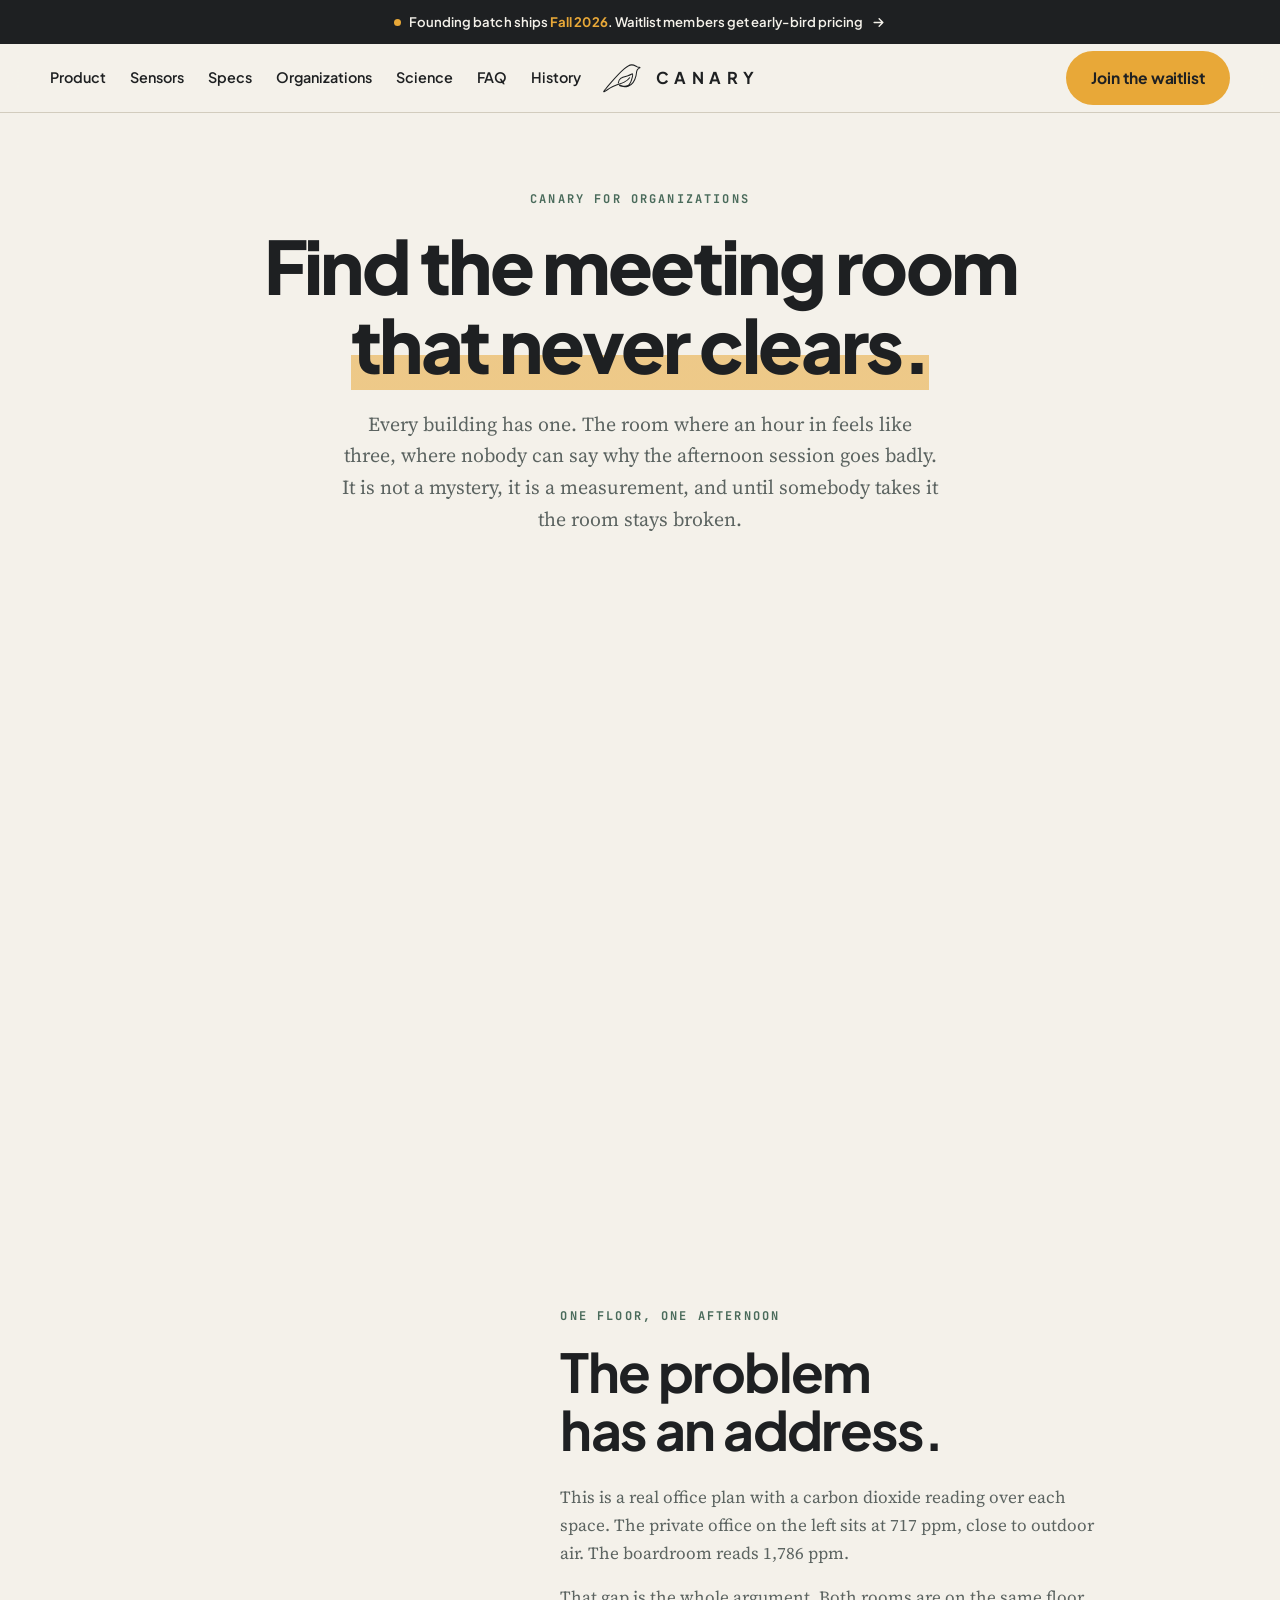
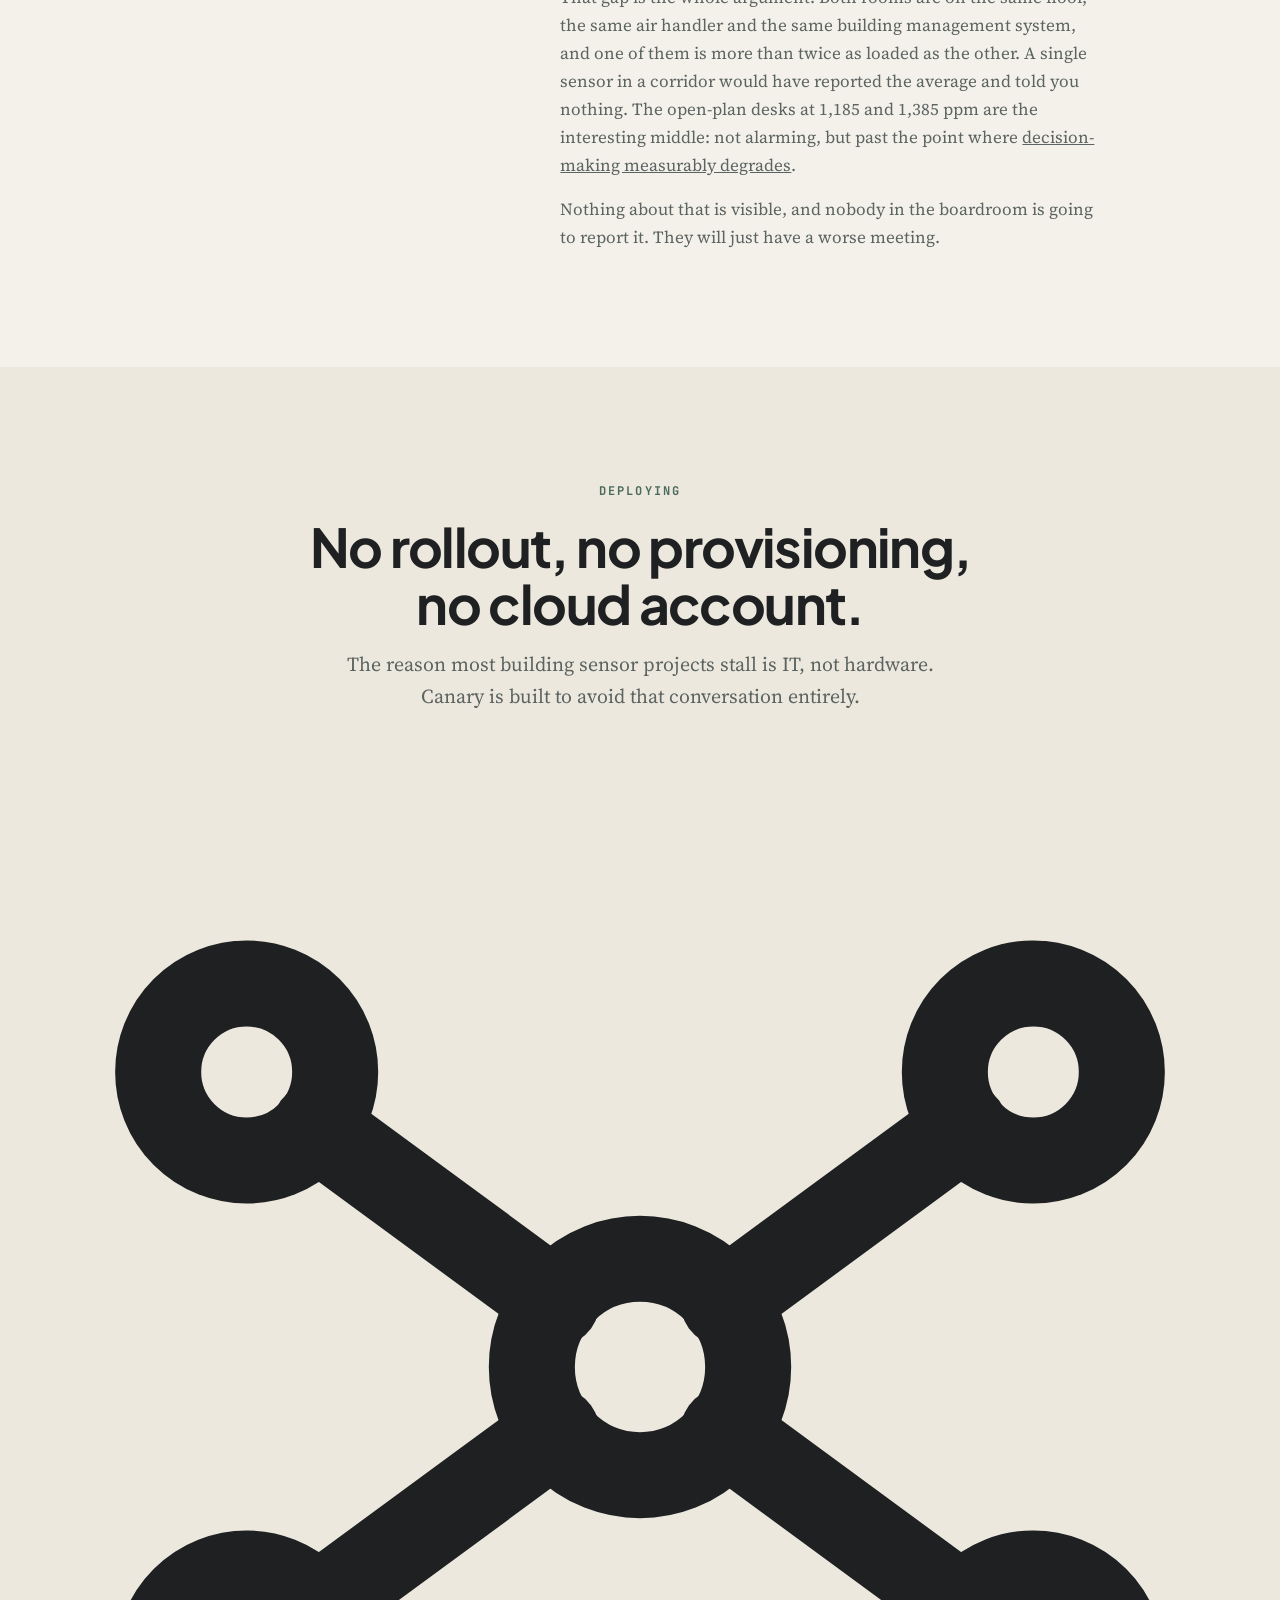
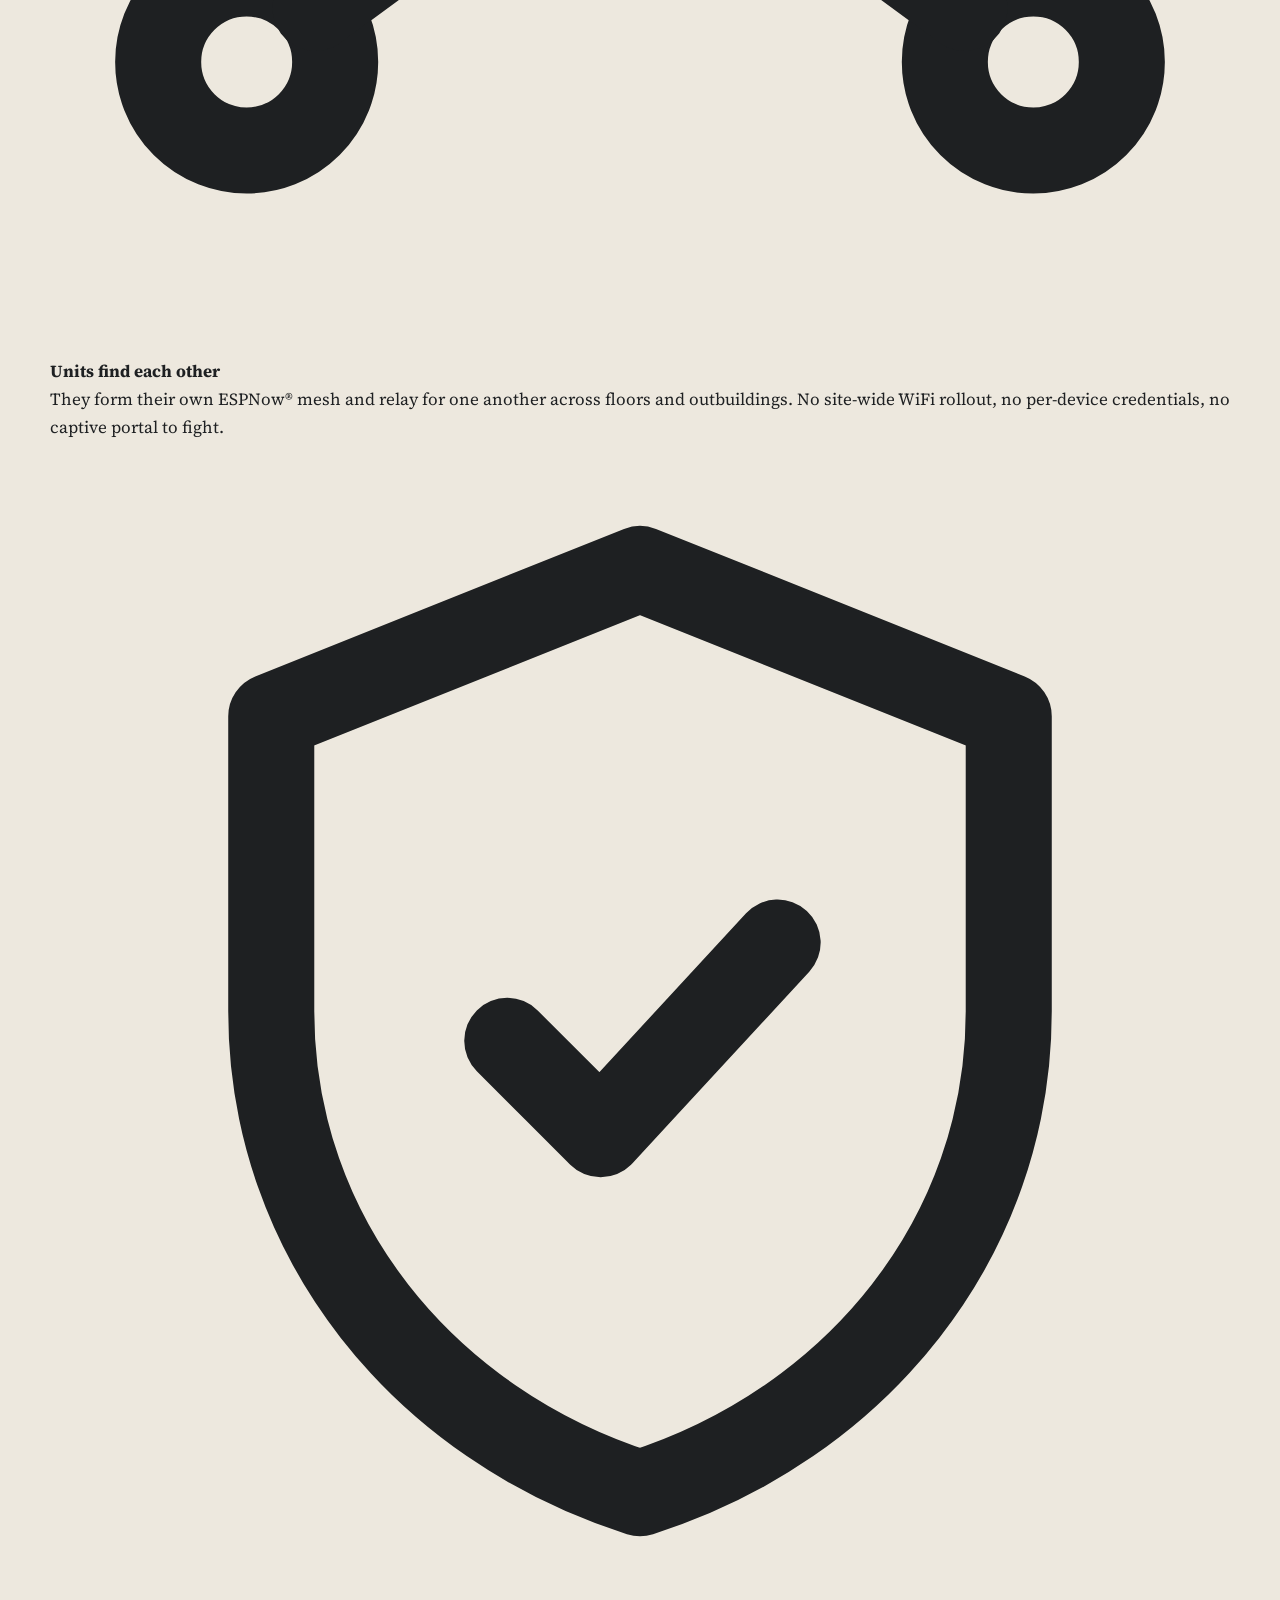
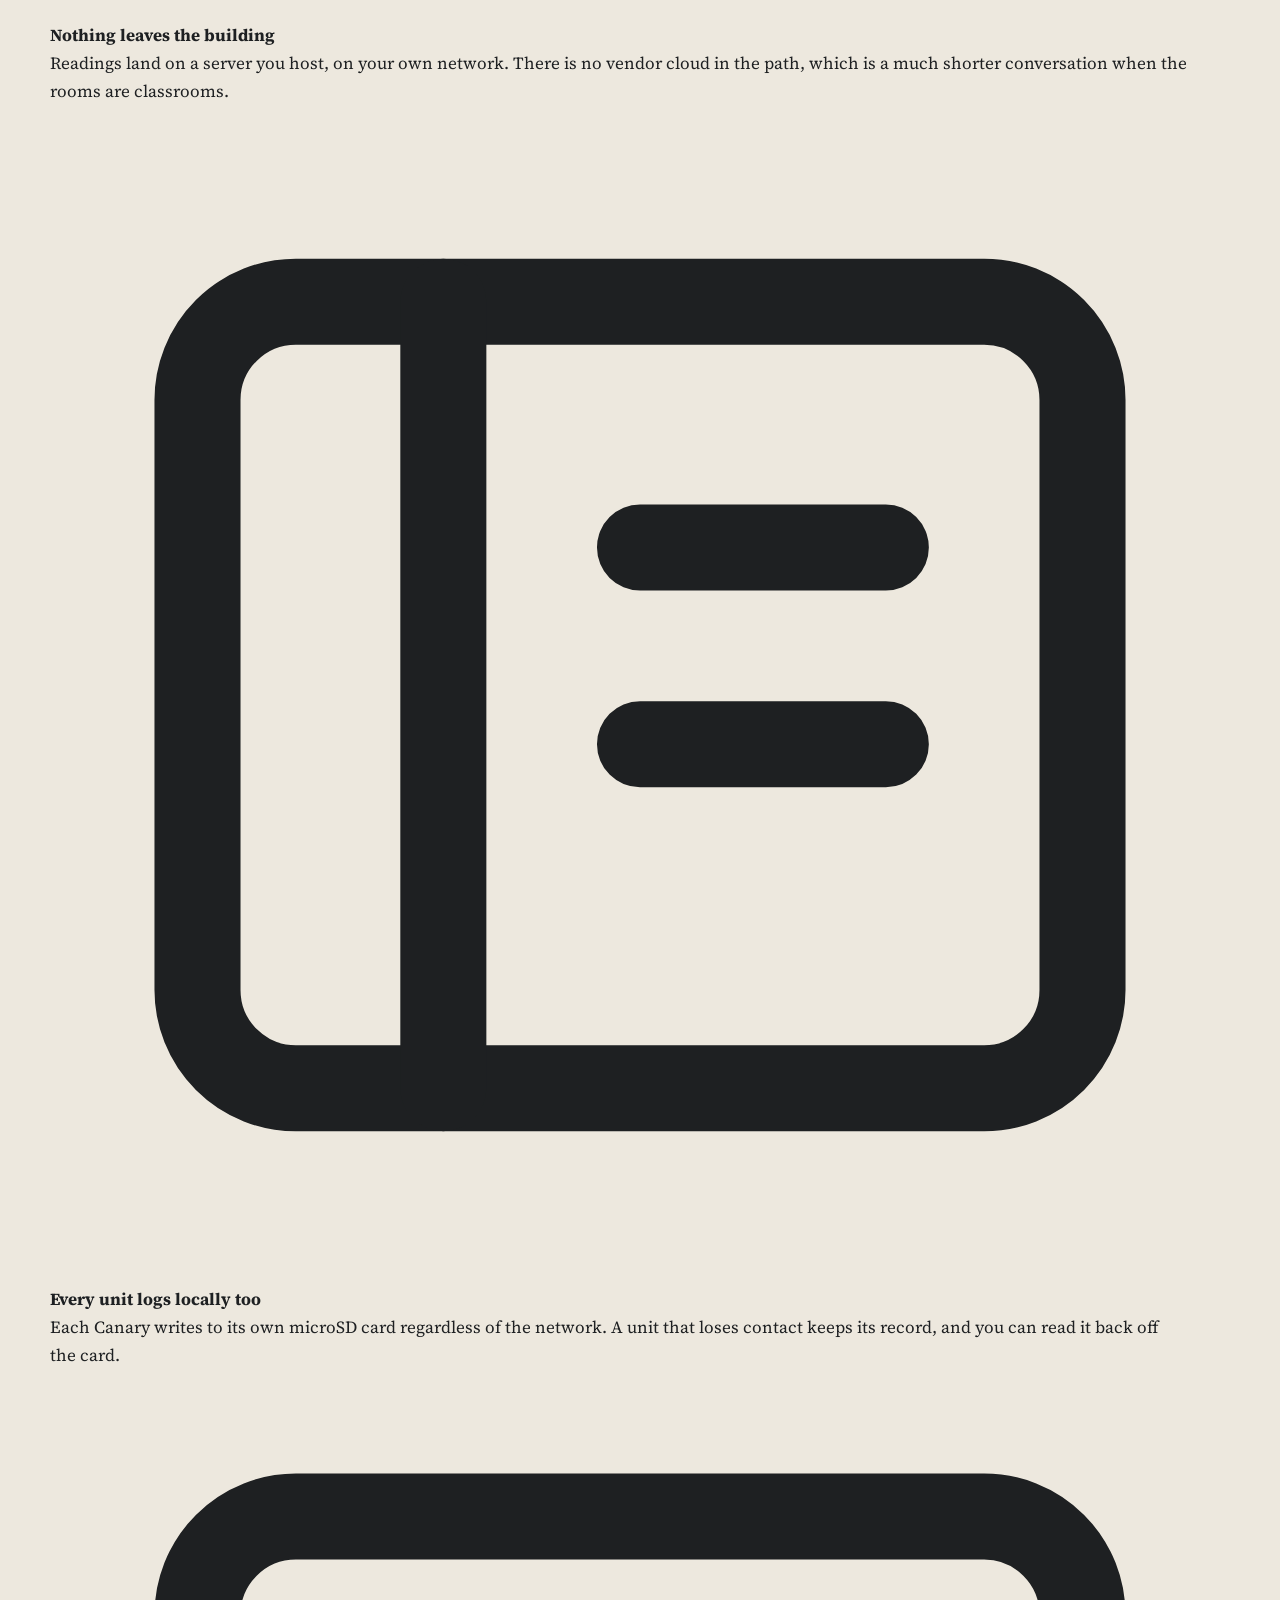
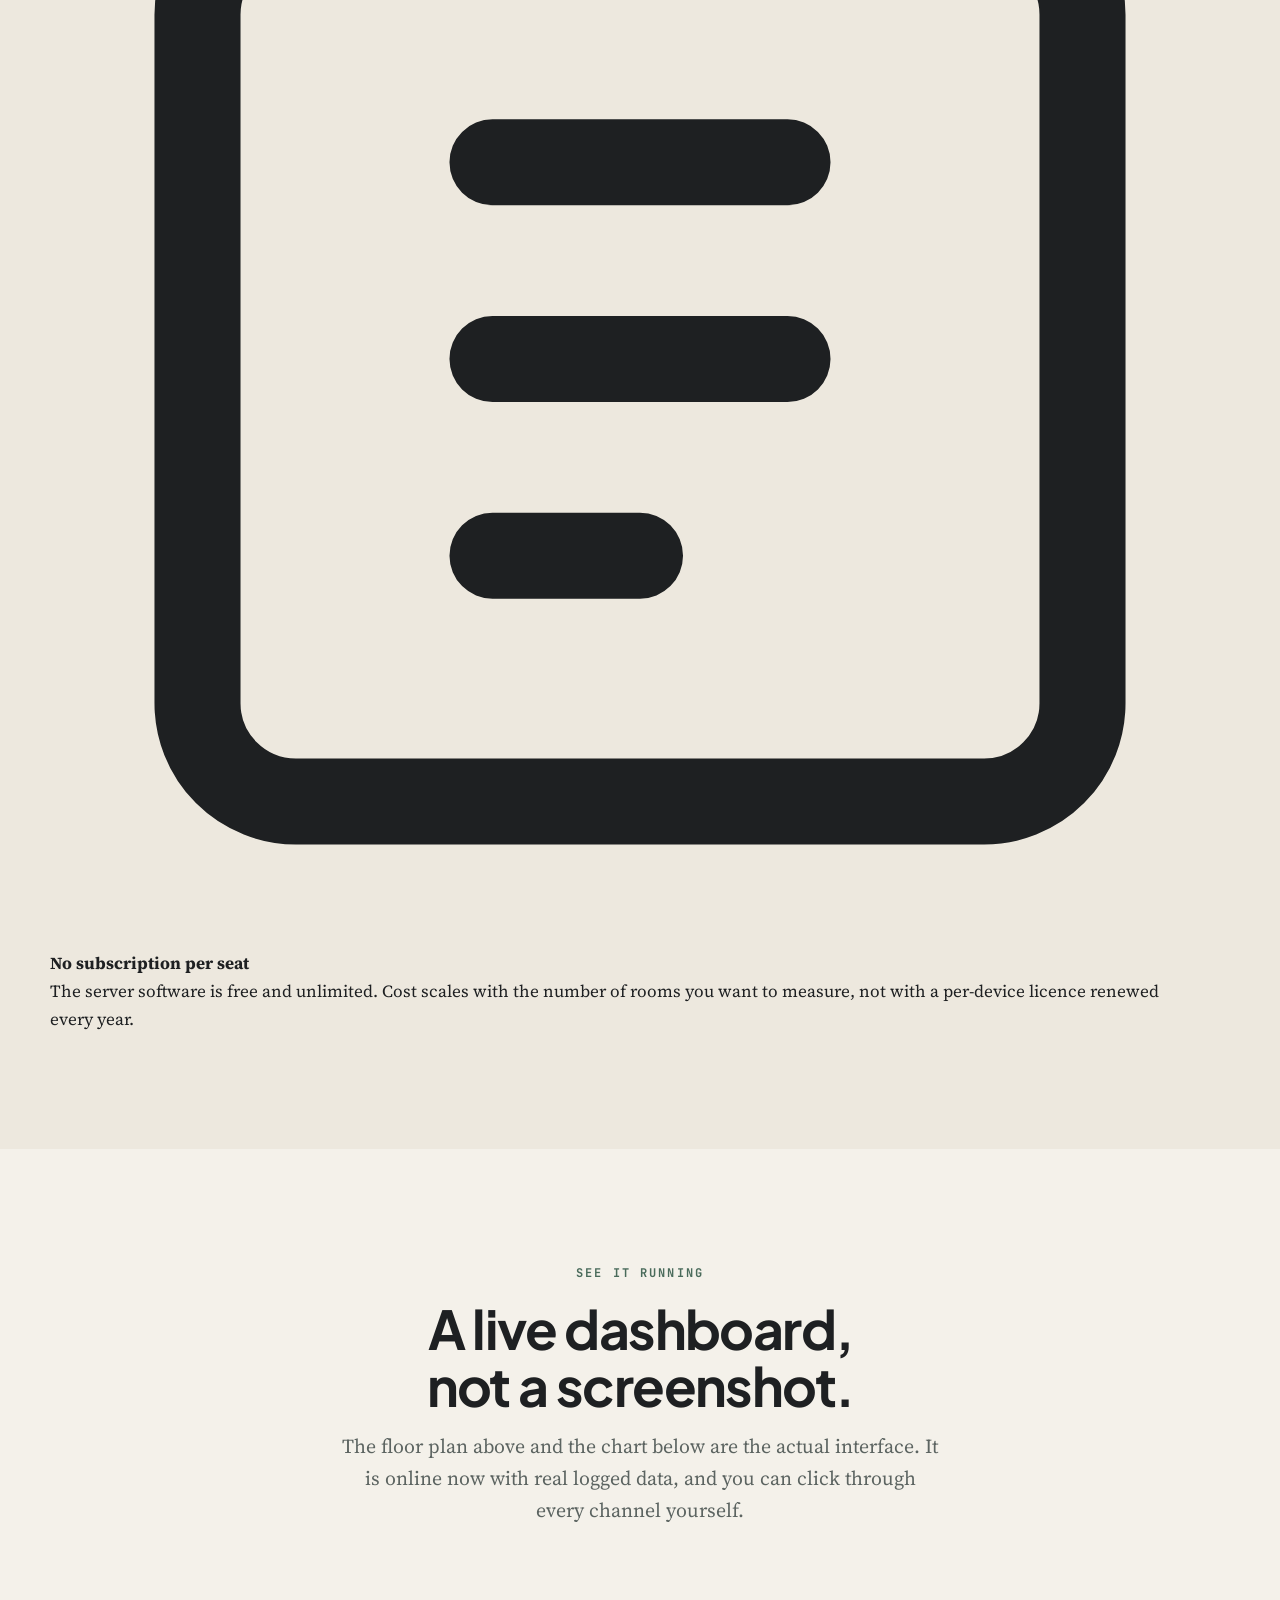
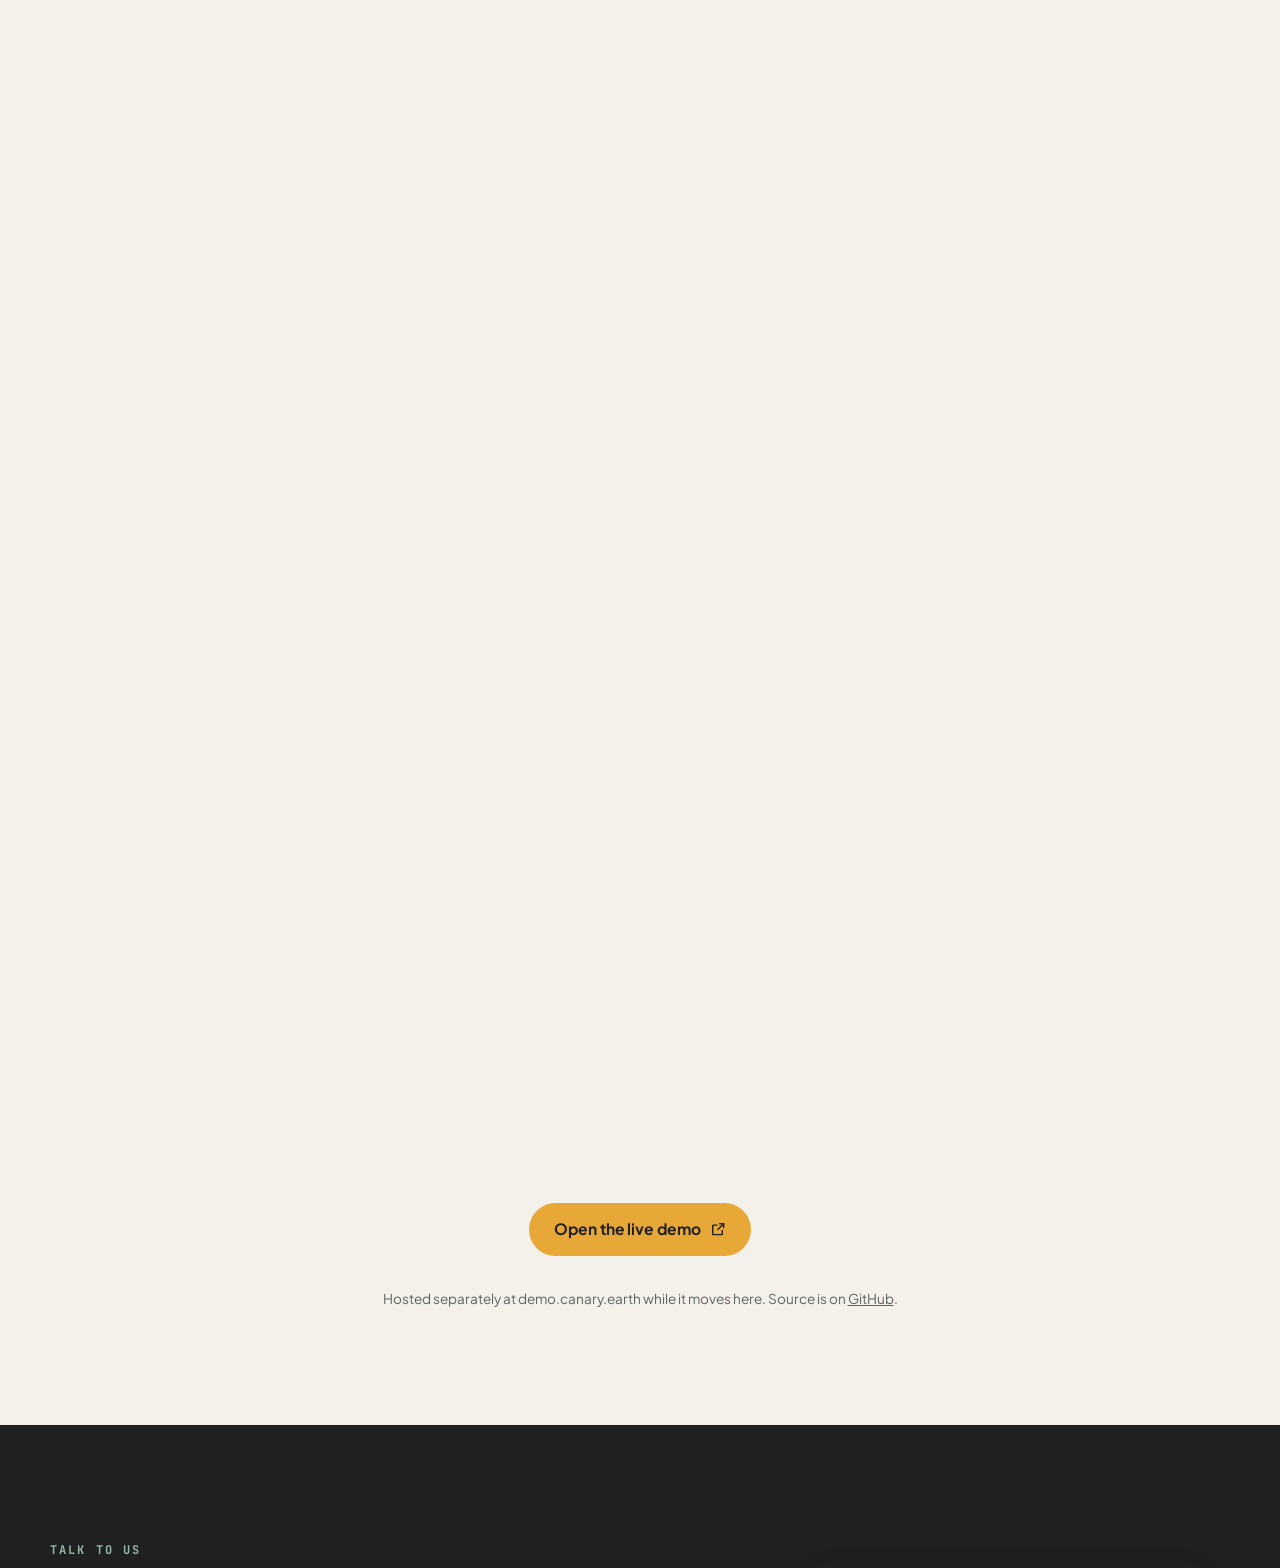
==== business.html @ 9999986e "Add files via upload" ====
<!doctype html>
<html lang="en">
<head>
<meta charset="utf-8">
<meta name="viewport" content="width=device-width, initial-scale=1">
<title>Canary for organizations</title>
<meta name="description" content="Canary for offices, schools and facilities: a self-hosted mesh of air quality monitors with no per-device provisioning and nothing leaving your network. See the live floor plan demo, or talk to us about a deployment.">
<meta name="theme-color" content="#F4F1EA">
<meta property="og:title" content="Canary for organizations">
<meta property="og:description" content="Find the meeting room that never clears. A self-hosted mesh of monitors for offices, schools and facilities.">
<meta property="og:type" content="website">
<meta property="og:image" content="assets/img/biz-floorplan-620.png">
<meta name="twitter:card" content="summary_large_image">

<link rel="preconnect" href="https://fonts.googleapis.com">
<link rel="preconnect" href="https://fonts.gstatic.com" crossorigin>
<link rel="stylesheet" href="https://fonts.googleapis.com/css2?family=Plus+Jakarta+Sans:wght@500;600;700;800&family=Source+Serif+4:ital,opsz,wght@0,8..60,400;0,8..60,600;1,8..60,400&family=JetBrains+Mono:wght@400;700&display=swap">
<link rel="stylesheet" href="assets/site.css">
<script>document.documentElement.className += " js";</script>
<script src="assets/site.js" defer></script>
</head>

<body>
<a class="skip" href="#main">Skip to main content</a>

<div class="announce">
  <a href="index.html#waitlist">
    <span class="announce-dot" aria-hidden="true"></span>
    <span>Founding batch ships <em>Fall 2026</em>. Waitlist members get early-bird pricing</span>
    <svg class="announce-arrow" width="15" height="15" viewBox="0 0 24 24" fill="none" stroke="currentColor" stroke-width="2.2" stroke-linecap="round" stroke-linejoin="round" aria-hidden="true"><path d="M5 12h14M13 6l6 6-6 6"/></svg>
  </a>
</div>
<header class="header">
  <div class="wrap header-in">
    <nav class="nav-left" aria-label="Primary">
      <a class="nav-link" href="index.html#product">Product</a>
      <a class="nav-link" href="index.html#sensors">Sensors</a>
      <a class="nav-link" href="index.html#specs">Specs</a>
      <a class="nav-link" href="business.html" aria-current="page">Organizations</a>
      <a class="nav-link" href="science.html">Science</a>
      <a class="nav-link" href="index.html#faq">FAQ</a>
      <a class="nav-link" href="history.html">History</a>
    </nav>

    <button class="icon-btn menu-btn" id="menuOpen" aria-expanded="false" aria-controls="mobileMenu">
      <span class="visually-hidden">Open menu</span>
      <svg width="24" height="24" viewBox="0 0 24 24" fill="none" stroke="currentColor" stroke-width="1.9" stroke-linecap="round" aria-hidden="true"><path d="M3 6h18M3 12h18M3 18h18"/></svg>
    </button>

    <a class="brand" href="index.html#top" aria-label="Canary, home">
      <svg viewBox="135 23 125 93" xmlns="http://www.w3.org/2000/svg" aria-hidden="true" style="overflow:visible">
        <path fill="none" stroke="var(--ink)" stroke-width="3.4" stroke-linecap="round" stroke-linejoin="round" d="m 185.28631,85.449901 c 0.53981,-4.739076 3.10759,-11.309465 7.85844,-15.242635 6.52824,-5.40464 15.77441,-6.387205 23.66324,-8.386515 5.00851,-1.26934 12.50459,-5.354226 14.99126,-6.562898 1.8823,1.420138 -2.72461,33.867042 -16.73187,39.590572 -6.01541,2.457965 -13.43565,1.040776 -19.38442,-0.435638 -1.12747,-0.279824 -6.55337,-2.503756 -6.47924,-0.710766 0.0398,0.962277 6.06003,2.400837 7.25956,2.685477 7.38681,1.642832 14.03814,1.572882 21.40304,-0.521801 15.0143,-4.27029 22.21028,-19.516716 25.59988,-33.672266 1.14869,-4.79712 1.27228,-10.151599 2.47816,-14.915109 0.73637,-2.90881 1.71572,-5.395932 3.85031,-7.529462 1.23336,-1.23275 2.79988,-2.538041 4.34476,-3.267113 3.14908,-1.486146 3.28012,-1.906641 0.51541,-2.474151 -3.83753,-0.787727 -4.79503,-0.498528 -7.12064,-1.667071 -6.36902,-3.2002 -11.1764,-6.954139 -18.65481,-6.422649 -9.06366,0.64416 -17.6416,7.649078 -24.25034,13.322308 -15.34967,13.17684 -28.83442,28.439963 -42.13003,43.637753 -6.74483,7.70981 -13.19973,15.280623 -19.60725,23.273943 -1.54631,1.929 -2.87688,3.55362 -4.58545,5.58254 -0.643,0.76355 -1.56438,2.43374 -0.64515,2.9956 1.24622,0.76173 14.54767,-8.94105 19.82505,-12.16023 6.22971,-3.86317 13.04786,-7.2563 19.94447,-9.76933 9.32262,-3.39703 18.68446,-5.380027 27.50726,-10.052607 6.56233,-3.47543 13.23832,-8.245034 17.65457,-14.495866"/>
      </svg>
      <span class="brand-word">Canary</span>
    </a>

    <div class="nav-right">
      <a class="btn nav-cta" href="index.html#waitlist">Join the waitlist</a>
    </div>
  </div>
</header>

<div class="menu" id="mobileMenu" data-open="false" role="dialog" aria-modal="true" aria-label="Site menu">
  <div class="menu-head">
    <span class="brand-word">Canary</span>
    <button class="icon-btn" id="menuClose">
      <span class="visually-hidden">Close menu</span>
      <svg width="24" height="24" viewBox="0 0 24 24" fill="none" stroke="currentColor" stroke-width="1.9" stroke-linecap="round" aria-hidden="true"><path d="M6 6l12 12M18 6L6 18"/></svg>
    </button>
  </div>
  <a href="index.html#product">Product</a>
  <a href="index.html#sensors">Sensors</a>
  <a href="index.html#specs">Specs</a>
  <a href="index.html#repair">Repair</a>
  <a href="business.html" aria-current="page">Organizations</a>
  <a href="science.html">Science</a>
  <a href="index.html#faq">FAQ</a>
  <a href="history.html">History</a>
  <a class="btn" href="index.html#waitlist">Join the waitlist</a>
</div>

<main id="main">

<section class="hero wrap" id="top" style="padding-bottom:0">
  <p class="eyebrow">Canary for organizations</p>
  <h1>Find the meeting room<br><span class="stroke-gold">that never clears.</span></h1>
  <p class="lede">Every building has one. The room where an hour in feels like three, where nobody
    can say why the afternoon session goes badly. It is not a mystery, it is a measurement, and
    until somebody takes it the room stays broken.</p>

  <div class="hero-media">
    <picture>
      <source type="image/webp" sizes="100vw" srcset="assets/img/biz-room-900.webp 900w, assets/img/biz-room-1400.webp 1400w, assets/img/biz-room-2000.webp 2000w">
      <img src="assets/img/biz-room-1400.png" width="4000" height="1848" fetchpriority="high"
           decoding="async" sizes="100vw" srcset="assets/img/biz-room-900.png 900w, assets/img/biz-room-1400.png 1400w, assets/img/biz-room-2000.png 2000w" alt="A Canary on a boardroom table reading 817 ppm carbon dioxide, its 24-hour curve flat overnight and climbing steadily through the afternoon, with a presentation running on screens behind it.">
    </picture>
  </div>
</section>

<!-- ========================= THE FLOOR PLAN ======================= -->
<section class="section" id="floorplan" aria-labelledby="floorplan-h">
  <div class="wrap">
    <div class="sci-split">
      <div class="sci-fig-wrap sci-fig-wrap--wide">
          <picture>
            <source type="image/webp" sizes="(min-width:900px) 40vw, 88vw" srcset="assets/img/biz-floorplan-420.webp 420w, assets/img/biz-floorplan-620.webp 620w, assets/img/biz-floorplan-635.webp 635w">
            <img class="sci-fig" src="assets/img/biz-floorplan-620.png" loading="lazy"
                 decoding="async" sizes="(min-width:900px) 40vw, 88vw" srcset="assets/img/biz-floorplan-420.png 420w, assets/img/biz-floorplan-620.png 620w, assets/img/biz-floorplan-635.png 635w" alt="A floor plan of an office with a carbon dioxide reading over each space: 717 ppm in a private office, 1009 in a second, 1185 and 1385 over two rows of open-plan desks, 1382 in a small meeting room, and 1786 ppm in the boardroom.">
          </picture>
      </div>
      <div class="sci-body">
        <p class="eyebrow">One floor, one afternoon</p>
        <h2 id="floorplan-h">The problem has an address.</h2>
        <p>This is a real office plan with a carbon dioxide reading over each space. The private
          office on the left sits at 717&nbsp;ppm, close to outdoor air. The boardroom reads
          1,786&nbsp;ppm.</p>
        <p>That gap is the whole argument. Both rooms are on the same floor, the same air handler
          and the same building management system, and one of them is more than twice as loaded as
          the other. A single sensor in a corridor would have reported the average and told you
          nothing. The open-plan desks at 1,185 and 1,385&nbsp;ppm are the interesting middle: not
          alarming, but past the point where
          <a href="science.html#co2">decision-making measurably degrades</a>.</p>
        <p>Nothing about that is visible, and nobody in the boardroom is going to report it. They
          will just have a worse meeting.</p>
      </div>
    </div>
  </div>
</section>

<!-- =========================== DEPLOYING ========================== -->
<section class="section band" id="deploy" aria-labelledby="deploy-h">
  <div class="wrap">
    <div class="section-head">
      <p class="eyebrow">Deploying</p>
      <h2 id="deploy-h">No rollout, no provisioning, no cloud account.</h2>
      <p class="lede">The reason most building sensor projects stall is IT, not hardware. Canary is
        built to avoid that conversation entirely.</p>
    </div>
    <div class="deploy-grid">
      <div>
        <svg class="ico" viewBox="0 0 24 24" fill="none" stroke="currentColor" stroke-width="1.75" stroke-linecap="round" stroke-linejoin="round" aria-hidden="true"><circle cx="12" cy="12" r="2.2"/><circle cx="4" cy="6" r="1.8"/><circle cx="20" cy="6" r="1.8"/><circle cx="4" cy="18" r="1.8"/><circle cx="20" cy="18" r="1.8"/><path d="M5.4 7.1L10.3 10.7M18.6 7.1L13.7 10.7M5.4 16.9L10.3 13.3M18.6 16.9L13.7 13.3"/></svg>
        <b>Units find each other</b>
        <p>They form their own ESPNow&reg; mesh and relay for one another across floors and
          outbuildings. No site&#8209;wide WiFi rollout, no per&#8209;device credentials, no
          captive portal to fight.</p>
      </div>
      <div>
        <svg class="ico" viewBox="0 0 24 24" fill="none" stroke="currentColor" stroke-width="1.75" stroke-linecap="round" stroke-linejoin="round" aria-hidden="true"><path d="M12 2.6l7.5 3v6c0 4.6-3.1 8.4-7.5 9.8-4.4-1.4-7.5-5.2-7.5-9.8v-6z"/><path d="M9.3 12.2l1.9 1.9 3.6-3.9"/></svg>
        <b>Nothing leaves the building</b>
        <p>Readings land on a server you host, on your own network. There is no vendor cloud in the
          path, which is a much shorter conversation when the rooms are classrooms.</p>
      </div>
      <div>
        <svg class="ico" viewBox="0 0 24 24" fill="none" stroke="currentColor" stroke-width="1.75" stroke-linecap="round" stroke-linejoin="round" aria-hidden="true"><rect x="3" y="4" width="18" height="16" rx="2"/><path d="M8 4v16"/><path d="M12 9h5M12 13h5"/></svg>
        <b>Every unit logs locally too</b>
        <p>Each Canary writes to its own microSD card regardless of the network. A unit that loses
          contact keeps its record, and you can read it back off the card.</p>
      </div>
      <div>
        <svg class="ico" viewBox="0 0 24 24" fill="none" stroke="currentColor" stroke-width="1.75" stroke-linecap="round" stroke-linejoin="round" aria-hidden="true"><path d="M5 3h14a2 2 0 0 1 2 2v14a2 2 0 0 1-2 2H5a2 2 0 0 1-2-2V5a2 2 0 0 1 2-2z"/><path d="M9 8h6M9 12h6M9 16h3"/></svg>
        <b>No subscription per seat</b>
        <p>The server software is free and unlimited. Cost scales with the number of rooms you want
          to measure, not with a per&#8209;device licence renewed every year.</p>
      </div>
    </div>
  </div>
</section>

<!-- ============================= DEMO ============================= -->
<section class="section" id="demo" aria-labelledby="demo-h">
  <div class="wrap">
    <div class="section-head">
      <p class="eyebrow">See it running</p>
      <h2 id="demo-h">A live dashboard, not a screenshot.</h2>
      <p class="lede">The floor plan above and the chart below are the actual interface. It is
        online now with real logged data, and you can click through every channel yourself.</p>
    </div>
          <picture>
            <source type="image/webp" sizes="(min-width:900px) 76vw, 92vw" srcset="assets/img/biz-chart-640.webp 640w, assets/img/biz-chart-1000.webp 1000w, assets/img/biz-chart-1600.webp 1600w">
            <img class="sci-fig biz-chart" src="assets/img/biz-chart-1000.png" loading="lazy"
                 decoding="async" sizes="(min-width:900px) 76vw, 92vw" srcset="assets/img/biz-chart-640.png 640w, assets/img/biz-chart-1000.png 1000w, assets/img/biz-chart-1600.png 1600w" alt="A self-hosted dashboard plotting a full day of luminosity, pressure, carbon dioxide, humidity and four particulate sizes together, with toggles for every channel.">
          </picture>
    <p style="text-align:center; margin-top:var(--s-6)">
      <a class="btn" href="https://demo.canary.earth" target="_blank" rel="noopener">
        Open the live demo
        <svg class="ico" viewBox="0 0 24 24" fill="none" stroke="currentColor" stroke-width="2.1" stroke-linecap="round" stroke-linejoin="round" aria-hidden="true"><path d="M14 4h6v6"/><path d="M20 4l-8.5 8.5"/><path d="M18 14v5a1 1 0 0 1-1 1H5a1 1 0 0 1-1-1V7a1 1 0 0 1 1-1h5"/></svg>
      </a>
    </p>
    <p class="spec-note">Hosted separately at demo.canary.earth while it moves here. Source is on
      <a href="https://github.com/CanaryEarth/demo" target="_blank" rel="noopener">GitHub</a>.</p>
  </div>
</section>

<!-- ============================ CONTACT =========================== -->
<section class="section dark" id="contact" aria-labelledby="contact-h">
  <div class="wrap">
    <div class="sci-split sci-split--flip">
      <div class="sci-fig-wrap">
          <picture>
            <source type="image/webp" sizes="(min-width:900px) 34vw, 78vw" srcset="assets/img/biz-meeting-380.webp 380w, assets/img/biz-meeting-560.webp 560w, assets/img/biz-meeting-800.webp 800w">
            <img class="sci-fig sci-fig--art" src="assets/img/biz-meeting-560.png" loading="lazy"
                 decoding="async" sizes="(min-width:900px) 34vw, 78vw" srcset="assets/img/biz-meeting-380.png 380w, assets/img/biz-meeting-560.png 560w, assets/img/biz-meeting-800.png 800w" alt="An illustration of two people in a meeting with a Canary on the table and a rising chart on the board behind them.">
          </picture>
      </div>
      <div class="sci-body">
        <p class="eyebrow eyebrow--dark">Talk to us</p>
        <h2 id="contact-h">Tell us about the building.</h2>
        <p class="lede lede--dark">How many rooms, what kind of site, and what you are trying to
          settle. We will tell you honestly whether Canary is the right instrument for it.</p>

        <form class="hero-form" action="https://formspree.io/f/mqpznawg" method="POST" data-waitlist novalidate
              style="max-width:none; margin-top:var(--s-6)">
          <label class="visually-hidden" for="email-biz">Work email address</label>
          <div class="field-row">
            <input id="email-biz" type="email" name="email" required autocomplete="email"
                   inputmode="email" placeholder="you@organization.com" aria-describedby="note-biz">
            <button class="btn" type="submit"><span data-label>Start the conversation</span></button>
          </div>
          <div class="biz-extra">
            <label for="org-biz">Organization <span>optional</span></label>
            <input id="org-biz" type="text" name="organization" autocomplete="organization"
                   placeholder="School, office, property manager">
            <label for="units-biz">Roughly how many units <span>optional</span></label>
            <input id="units-biz" type="text" name="units" inputmode="numeric"
                   placeholder="10, 50, not sure yet">
          </div>
          <input class="hp" type="text" name="_gotcha" tabindex="-1" autocomplete="off" aria-hidden="true">
          <input type="hidden" name="_subject" value="Canary deployment enquiry">
          <input type="hidden" name="source" value="business">
          <p class="form-note" id="note-biz">Goes to the same inbox as the waitlist, flagged as a
            deployment enquiry. No newsletter.</p>
          <p class="form-status" role="status" aria-live="polite"></p>
        </form>

        <p class="biz-mail">
          Prefer email, or ordering in volume?
          <span data-mail="htrae.yranac:selas">sales at canary dot earth</span>
        </p>
      </div>
    </div>
  </div>
</section>

</main>

<footer class="footer">
  <div class="wrap">
    <div class="footer-top">
      <div>
        <a class="brand" href="index.html#top" style="justify-self:start; margin-left:-.35rem" aria-label="Canary, back to top">
          <svg viewBox="135 23 125 93" xmlns="http://www.w3.org/2000/svg" aria-hidden="true" style="overflow:visible; width:42px">
            <path fill="none" stroke="var(--cream)" stroke-width="3.4" stroke-linecap="round" stroke-linejoin="round" d="m 185.28631,85.449901 c 0.53981,-4.739076 3.10759,-11.309465 7.85844,-15.242635 6.52824,-5.40464 15.77441,-6.387205 23.66324,-8.386515 5.00851,-1.26934 12.50459,-5.354226 14.99126,-6.562898 1.8823,1.420138 -2.72461,33.867042 -16.73187,39.590572 -6.01541,2.457965 -13.43565,1.040776 -19.38442,-0.435638 -1.12747,-0.279824 -6.55337,-2.503756 -6.47924,-0.710766 0.0398,0.962277 6.06003,2.400837 7.25956,2.685477 7.38681,1.642832 14.03814,1.572882 21.40304,-0.521801 15.0143,-4.27029 22.21028,-19.516716 25.59988,-33.672266 1.14869,-4.79712 1.27228,-10.151599 2.47816,-14.915109 0.73637,-2.90881 1.71572,-5.395932 3.85031,-7.529462 1.23336,-1.23275 2.79988,-2.538041 4.34476,-3.267113 3.14908,-1.486146 3.28012,-1.906641 0.51541,-2.474151 -3.83753,-0.787727 -4.79503,-0.498528 -7.12064,-1.667071 -6.36902,-3.2002 -11.1764,-6.954139 -18.65481,-6.422649 -9.06366,0.64416 -17.6416,7.649078 -24.25034,13.322308 -15.34967,13.17684 -28.83442,28.439963 -42.13003,43.637753 -6.74483,7.70981 -13.19973,15.280623 -19.60725,23.273943 -1.54631,1.929 -2.87688,3.55362 -4.58545,5.58254 -0.643,0.76355 -1.56438,2.43374 -0.64515,2.9956 1.24622,0.76173 14.54767,-8.94105 19.82505,-12.16023 6.22971,-3.86317 13.04786,-7.2563 19.94447,-9.76933 9.32262,-3.39703 18.68446,-5.380027 27.50726,-10.052607 6.56233,-3.47543 13.23832,-8.245034 17.65457,-14.495866"/>
          </svg>
          <span class="brand-word">Canary</span>
        </a>
        <p style="color:var(--muted-dark); font-size:.95rem; margin-top:var(--s-4); max-width:34ch">
          A pocketable environmental monitor for people who would rather know.
        </p>
      </div>

      <div>
        <h3>Product</h3>
        <ul>
          <li><a href="index.html#product">The device</a></li>
          <li><a href="index.html#sensors">Sensors</a></li>
          <li><a href="index.html#specs">Specifications</a></li>
          <li><a href="index.html#repair">Right to repair</a></li>
          <li><a href="index.html#pricing">Pricing</a></li>
          <li><a href="science.html">The science</a></li>
          <li><a href="index.html#faq">FAQ</a></li>
          <li><a href="history.html">Development history</a></li>
        </ul>
      </div>

      <div>
        <h3>More</h3>
        <ul>
          <li><a href="index.html#organizations">For organizations</a></li>
          <li><a href="index.html#waitlist">Join the waitlist</a></li>
          <li><a href="https://goaqs.org" rel="noopener">goaqs.org</a></li>
        </ul>
      </div>
    </div>

    <div class="footer-bottom">
      <span>&copy; <span id="year">2026</span> BURD Inc. All rights reserved.</span>
      <div class="social">
        <a href="https://x.com/canary_earth" rel="noopener" aria-label="Canary on X">
          <svg viewBox="0 0 24 24" fill="currentColor" aria-hidden="true"><path d="M17.5 3h3.1l-6.8 7.7L21.8 21h-6.2l-4.9-6.3L5.1 21H2l7.2-8.2L2.4 3h6.4l4.4 5.8L17.5 3zm-1.1 16.1h1.7L7.7 4.8H5.9l10.5 14.3z"/></svg>
        </a>
        <a href="https://www.instagram.com/canary.earth/" rel="noopener" aria-label="Canary on Instagram">
          <svg viewBox="0 0 24 24" fill="none" stroke="currentColor" stroke-width="1.8" aria-hidden="true"><rect x="3" y="3" width="18" height="18" rx="5"/><circle cx="12" cy="12" r="3.8"/><circle cx="17.2" cy="6.8" r="1.1" fill="currentColor" stroke="none"/></svg>
        </a>
      </div>
    </div>
  </div>
</footer>
</body>
</html>
---- assets/site.css ----
/* ==================================================================
   CANARY - design tokens
   Palette from branding.txt, adjusted where WCAG required it:
     - Gold #E8A838 on cream is 1.85:1 -> FILL ONLY, never text on
       cream. Ink on gold is 7.85:1 (AAA), so gold buttons take ink.
     - Sage #4A6B5B on ink is 2.76:1 -> dark surfaces use --sage-lit
       (#95B8A5, 7.53:1) instead.
     - Ember #D25A3C on cream is 3.53:1 -> body-size alert text uses
       --ember-deep (#B8482A, 4.66:1).
   ================================================================== */
:root{
  color-scheme: light;

  --cream:      #F4F1EA;
  --cream-2:    #EDE8DE;
  --paper:      #FBFAF6;
  --ink:        #1E2022;
  --ink-2:      #2A2D30;
  --muted:      #5C6461;
  --muted-dark: #A8B0AC;
  --gold:       #E8A838;
  --gold-deep:  #C98A1E;
  --sage:       #4A6B5B;
  --sage-lit:   #95B8A5;
  --ember:      #D25A3C;
  --ember-deep: #B8482A;
  --line:       #D2CCBE;
  --line-dark:  #3A3E41;

  --font-display: "Plus Jakarta Sans", ui-sans-serif, system-ui, -apple-system, "Segoe UI", sans-serif;
  --font-body:    "Source Serif 4", ui-serif, Georgia, "Times New Roman", serif;
  --font-mono:    "JetBrains Mono", ui-monospace, SFMono-Regular, Menlo, Consolas, monospace;

  --s-1:.25rem; --s-2:.5rem; --s-3:.75rem; --s-4:1rem;
  --s-5:1.5rem; --s-6:2rem;  --s-7:3rem;   --s-8:4rem;
  --s-9:6rem;   --s-10:8rem;

  --wrap: 1180px;
  --radius: 14px;
  --radius-lg: 22px;
  --ease: cubic-bezier(.22,.61,.36,1);
  --dur: 240ms;

  --shadow-sm: 0 1px 2px rgb(30 32 34 / .05), 0 2px 8px rgb(30 32 34 / .04);
  --shadow-md: 0 2px 4px rgb(30 32 34 / .06), 0 12px 32px rgb(30 32 34 / .08);
  --shadow-lg: 0 4px 8px rgb(30 32 34 / .07), 0 28px 60px rgb(30 32 34 / .12);

  --z-nav:40; --z-bar:45; --z-menu:60; --z-skip:100;
}

*,*::before,*::after{ box-sizing:border-box }
html{ -webkit-text-size-adjust:100%; scroll-behavior:smooth; scroll-padding-top:5.5rem }
body{
  margin:0; background:var(--cream); color:var(--ink);
  font-family:var(--font-body); font-size:1.0625rem; line-height:1.65;
  font-optical-sizing:auto; -webkit-font-smoothing:antialiased;
  overflow-x:hidden;
}
img,svg,video{ max-width:100%; height:auto; display:block }
button,input,textarea{ font:inherit; color:inherit }

/* --- typography ------------------------------------------------- */
h1,h2,h3,h4{
  font-family:var(--font-display); font-weight:700;
  line-height:1.08; letter-spacing:-.02em; margin:0; text-wrap:balance;
}
h1{ font-size:clamp(2.5rem,6.2vw,4.6rem); font-weight:800; letter-spacing:-.035em }
h2{ font-size:clamp(2rem,4.4vw,3.35rem); letter-spacing:-.03em }
h3{ font-size:clamp(1.2rem,1.9vw,1.5rem); line-height:1.22; letter-spacing:-.015em }
p{ margin:0; text-wrap:pretty }
a{ color:inherit }

.eyebrow{
  font-family:var(--font-mono); font-size:.75rem; font-weight:700;
  letter-spacing:.18em; text-transform:uppercase; color:var(--sage);
  margin:0 0 var(--s-4);
}
.eyebrow--dark{ color:var(--sage-lit) }
.lede{ font-size:clamp(1.075rem,1.55vw,1.3rem); line-height:1.6; color:var(--muted); max-width:60ch }
.lede--dark{ color:var(--muted-dark) }
.mono{ font-family:var(--font-mono); font-variant-numeric:tabular-nums }

/* --- layout ----------------------------------------------------- */
.wrap{ width:min(100% - 2.5rem, var(--wrap)); margin-inline:auto }
@media (min-width:768px){ .wrap{ width:min(100% - 4rem, var(--wrap)) } }
.section{ padding-block:clamp(var(--s-8),9vw,var(--s-10)) }
.section--tight{ padding-block:clamp(var(--s-7),6vw,var(--s-9)) }
.band{ background:var(--cream-2) }
.dark{ background:var(--ink); color:var(--cream) }
.dark h1,.dark h2,.dark h3{ color:var(--cream) }
.section-head{ max-width:52rem; margin-inline:auto; text-align:center; margin-bottom:clamp(var(--s-7),5vw,var(--s-8)) }
.section-head .lede{ margin-inline:auto; margin-top:var(--s-4) }

/* --- a11y furniture --------------------------------------------- */
.skip{
  position:fixed; top:var(--s-3); left:var(--s-3); z-index:var(--z-skip);
  transform:translateY(-160%); transition:transform 160ms var(--ease);
  background:var(--ink); color:var(--cream); padding:.7rem 1.1rem;
  border-radius:10px; font-family:var(--font-display); font-weight:600; text-decoration:none;
}
.skip:focus-visible{ transform:none }
:focus-visible{ outline:3px solid var(--ink); outline-offset:3px; border-radius:4px }
.dark :focus-visible,.hero-form :focus-visible{ outline-color:var(--gold) }
.visually-hidden{
  position:absolute; width:1px; height:1px; padding:0; margin:-1px;
  overflow:hidden; clip:rect(0 0 0 0); white-space:nowrap; border:0;
}

/* --- buttons ---------------------------------------------------- */
.btn{
  --btn-bg:var(--gold); --btn-fg:var(--ink); --btn-bd:transparent;
  display:inline-flex; align-items:center; justify-content:center; gap:.55rem;
  min-height:48px; padding:.8rem 1.5rem;
  background:var(--btn-bg); color:var(--btn-fg);
  border:1.5px solid var(--btn-bd); border-radius:999px;
  font-family:var(--font-display); font-weight:700; font-size:.975rem;
  letter-spacing:-.005em; text-decoration:none; cursor:pointer;
  transition:background var(--dur) var(--ease), color var(--dur) var(--ease),
             border-color var(--dur) var(--ease), transform var(--dur) var(--ease),
             box-shadow var(--dur) var(--ease);
  touch-action:manipulation;
}
.btn:hover{ background:var(--gold-deep); transform:translateY(-1px); box-shadow:var(--shadow-md) }
.btn:active{ transform:translateY(0) scale(.985) }
.btn[disabled]{ opacity:.5; cursor:not-allowed; transform:none; box-shadow:none }
.btn--ghost{ --btn-bg:transparent; --btn-fg:var(--ink); --btn-bd:var(--ink) }
.btn--ghost:hover{ background:var(--ink); color:var(--cream); border-color:var(--ink) }
.dark .btn--ghost{ --btn-fg:var(--cream); --btn-bd:#6E7478 }
.dark .btn--ghost:hover{ background:var(--cream); color:var(--ink); border-color:var(--cream) }
.btn .ico{ width:1.05em; height:1.05em; flex:none }

/* --- announcement bar ------------------------------------------- */
.announce{
  position:relative; z-index:var(--z-bar);
  background:var(--ink); color:var(--cream);
  font-family:var(--font-display); font-size:.82rem; font-weight:600;
  letter-spacing:.005em; text-align:center;
}
.announce a{
  display:flex; align-items:center; justify-content:center; gap:.5rem;
  min-height:44px; padding:.4rem 1rem; text-decoration:none;
}
.announce a:hover .announce-arrow{ transform:translateX(3px) }
.announce-dot{ width:7px; height:7px; border-radius:50%; background:var(--gold); flex:none }
.announce-arrow{ transition:transform var(--dur) var(--ease) }
.announce em{ color:var(--gold); font-style:normal; font-weight:700 }

/* --- header ----------------------------------------------------- */
.header{
  position:sticky; top:0; z-index:var(--z-nav);
  background:rgb(244 241 234 / .86);
  backdrop-filter:saturate(160%) blur(14px);
  -webkit-backdrop-filter:saturate(160%) blur(14px);
  border-bottom:1px solid var(--line);
}
.header-in{
  display:grid; grid-template-columns:1fr auto 1fr; align-items:center;
  gap:var(--s-4); min-height:68px;
}
.nav-left{ display:none; align-items:center; gap:var(--s-5) }
.nav-right{ display:flex; align-items:center; justify-content:flex-end; gap:var(--s-3) }
.nav-link{
  font-family:var(--font-display); font-size:.9rem; font-weight:600;
  text-decoration:none; color:var(--ink); position:relative;
  display:inline-flex; align-items:center; min-height:44px;
}
.nav-link::after{
  content:""; position:absolute; left:0; right:0; bottom:.7rem; height:2px;
  background:var(--gold); transform:scaleX(0); transform-origin:left;
  transition:transform var(--dur) var(--ease);
}
.nav-link:hover::after{ transform:scaleX(1) }
.brand{
  display:flex; align-items:center; gap:.6rem; text-decoration:none;
  justify-self:center; padding:.35rem; min-height:44px;
}
.brand svg{ width:38px; height:auto; flex:none }
.brand-word{
  font-family:var(--font-display); font-weight:700; font-size:1.02rem;
  letter-spacing:.34em; text-indent:.34em; text-transform:uppercase;
}
.icon-btn{
  display:inline-flex; align-items:center; justify-content:center;
  width:44px; height:44px; border:0; background:transparent;
  border-radius:10px; cursor:pointer; color:var(--ink);
  transition:background var(--dur) var(--ease);
}
.icon-btn:hover{ background:rgb(30 32 34 / .07) }
.menu-btn{ justify-self:start }
.nav-cta{ display:none }
@media (min-width:1024px){
  .nav-left{ display:flex }
  .menu-btn{ display:none }
  .nav-cta{ display:inline-flex }
}

/* --- mobile menu ------------------------------------------------ */
.menu{
  position:fixed; inset:0; z-index:var(--z-menu);
  background:var(--cream); padding:var(--s-5);
  display:flex; flex-direction:column; gap:var(--s-2);
  transform:translateX(-100%); visibility:hidden;
  transition:transform 300ms var(--ease), visibility 0s linear 300ms;
}
.menu[data-open="true"]{ transform:none; visibility:visible; transition-delay:0s }
.menu-head{ display:flex; align-items:center; justify-content:space-between; margin-bottom:var(--s-4) }
.menu a{
  font-family:var(--font-display); font-size:1.6rem; font-weight:700;
  letter-spacing:-.02em; text-decoration:none; padding:.7rem 0;
  border-bottom:1px solid var(--line);
}
.menu .btn{ margin-top:var(--s-5) }

/* --- hero ------------------------------------------------------- */
.hero{ padding-top:clamp(var(--s-7),6vw,var(--s-9)); text-align:center }
.hero h1{ margin-bottom:var(--s-5) }
.hero h1 .stroke-gold{
  background-image:linear-gradient(transparent 62%, rgb(232 168 56 / .55) 62%);
  background-repeat:no-repeat;
}
.hero .lede{ margin-inline:auto; margin-bottom:var(--s-6) }
.hero-media{
  margin-top:clamp(var(--s-7),6vw,var(--s-8));
  width:100vw; margin-left:50%; transform:translateX(-50%);
}
.hero-media img{ width:100%; object-fit:cover; aspect-ratio:2.16/1 }
@media (max-width:640px){ .hero-media img{ aspect-ratio:4/3; object-position:52% 50% } }

/* --- inline email form ------------------------------------------ */
.hero-form{ max-width:34rem; margin-inline:auto }
.field-row{ display:flex; flex-direction:column; gap:var(--s-3) }
@media (min-width:560px){
  .field-row{
    flex-direction:row; background:var(--paper);
    border:1.5px solid var(--line); border-radius:999px; padding:5px;
    box-shadow:var(--shadow-sm);
    transition:border-color var(--dur) var(--ease), box-shadow var(--dur) var(--ease);
  }
  .field-row:focus-within{ border-color:var(--ink); box-shadow:var(--shadow-md) }
  .field-row input{ border:0!important; background:transparent!important; box-shadow:none!important }
  .field-row input:focus-visible{ outline-offset:-2px }
}
.field-row input{
  flex:1 1 auto; min-width:0; min-height:48px;
  padding:.8rem 1.1rem; border:1.5px solid var(--line); border-radius:999px;
  background:var(--paper); color:var(--ink);
  font-family:var(--font-display); font-size:1rem;
  transition:border-color var(--dur) var(--ease);
}
/* must not inherit --cream from the dark section */
.dark .field-row input{ color:var(--ink) }
.field-row input::placeholder{ color:var(--muted); opacity:1 }
.field-row input:-webkit-autofill{
  -webkit-text-fill-color:var(--ink);
  -webkit-box-shadow:0 0 0 40px var(--paper) inset;
}
.field-row input:focus{ border-color:var(--ink) }
.form-note{
  margin-top:var(--s-3); font-family:var(--font-display);
  font-size:.82rem; color:var(--muted);
}
.dark .form-note{ color:var(--muted-dark) }
.form-status{
  margin-top:var(--s-4); font-family:var(--font-display); font-weight:600;
  font-size:.95rem; display:flex; align-items:center; gap:.5rem;
  justify-content:center; min-height:1.5rem;
}
.form-status:empty{ display:none }
.form-status[data-tone="ok"]{ color:var(--sage) }
.form-status[data-tone="err"]{ color:var(--ember-deep) }
.dark .form-status[data-tone="ok"]{ color:var(--sage-lit) }
.dark .form-status[data-tone="err"]{ color:#F0906F }
.hp{ position:absolute; left:-9999px; width:1px; height:1px; overflow:hidden }
.spinner{
  width:1em; height:1em; border:2px solid currentColor; border-right-color:transparent;
  border-radius:50%; animation:spin .7s linear infinite; flex:none;
}
@keyframes spin{ to{ transform:rotate(360deg) } }

/* --- spec strip ------------------------------------------------- */
.specs{ border-block:1px solid var(--line); background:var(--paper) }
.specs ul{
  list-style:none; margin:0; padding:var(--s-5) 0;
  display:grid; grid-template-columns:repeat(2,1fr); gap:var(--s-4) var(--s-3);
}
@media (min-width:640px){ .specs ul{ grid-template-columns:repeat(4,1fr) } }
@media (min-width:1024px){ .specs ul{ grid-template-columns:repeat(7,1fr) } }
.specs li{ text-align:center }
.specs b{
  display:block; font-family:var(--font-mono); font-size:.95rem;
  font-weight:700; letter-spacing:.02em;
}
.specs span{
  display:block; font-family:var(--font-display); font-size:.72rem;
  font-weight:600; letter-spacing:.1em; text-transform:uppercase;
  color:var(--muted); margin-top:.2rem;
}

/* --- generic media + text split --------------------------------- */
.split{ display:grid; gap:clamp(var(--s-6),5vw,var(--s-8)); align-items:center }
@media (min-width:900px){
  .split{ grid-template-columns:1fr 1fr }
  .split--flip .split-media{ order:-1 }
}
.split-media img{ border-radius:var(--radius-lg); box-shadow:var(--shadow-lg) }
@media (min-width:900px){
  .split-media--tall img{ aspect-ratio:4/3; object-fit:cover; object-position:50% 50% }
}
.split-body .lede{ margin-top:var(--s-4) }

.point-list{ list-style:none; margin:var(--s-6) 0 0; padding:0; display:grid; gap:var(--s-4) }
.point-list li{ display:flex; gap:var(--s-3); align-items:flex-start }
.point-list .ico{ width:22px; height:22px; flex:none; margin-top:.28rem; color:var(--sage) }
.dark .point-list .ico{ color:var(--sage-lit) }
.point-list b{ font-family:var(--font-display); font-weight:700; display:block; letter-spacing:-.01em }
.point-list p{ color:var(--muted); font-size:.98rem; margin-top:.15rem }
.dark .point-list p{ color:var(--muted-dark) }

/* --- sensor labels ---------------------------------------------- */
.sensor-tag{
  font-family:var(--font-mono); font-size:.7rem; font-weight:700;
  letter-spacing:.16em; text-transform:uppercase; color:var(--sage);
  display:block; margin-bottom:var(--s-2);
}


/* --- carousel --------------------------------------------------- */
.carousel-head{
  display:flex; align-items:flex-end; justify-content:space-between;
  gap:var(--s-5); margin-bottom:var(--s-6);
}
.carousel-head--center{ flex-direction:column; align-items:center; text-align:center }
.carousel-head--center .section-head{ margin-bottom:var(--s-5) }
.carousel-nav{ display:flex; gap:var(--s-2); flex:none }
.carousel-nav button{
  width:46px; height:46px; border-radius:50%; cursor:pointer;
  border:1.5px solid var(--ink); background:transparent; color:var(--ink);
  display:inline-flex; align-items:center; justify-content:center;
  transition:background var(--dur) var(--ease), color var(--dur) var(--ease), opacity var(--dur) var(--ease);
}
.carousel-nav button:hover:not([disabled]){ background:var(--ink); color:var(--cream) }
.carousel-nav button[disabled]{ opacity:.3; cursor:not-allowed }
.rail{
  display:flex; gap:var(--s-4); overflow-x:auto; scroll-snap-type:x proximity;
  scroll-behavior:smooth; padding-bottom:var(--s-4);
  align-items:stretch;
  scrollbar-width:thin; scrollbar-color:var(--line) transparent;
  --rail-pad:max(1.25rem, calc(50vw - var(--wrap)/2));
  padding-inline:var(--rail-pad);
  scroll-padding-inline:var(--rail-pad);
}
.rail::-webkit-scrollbar{ height:8px }
.rail::-webkit-scrollbar-thumb{ background:var(--line); border-radius:99px }
.card{
  position:relative; flex:0 0 84%; max-width:530px; scroll-snap-align:start;
  border-radius:var(--radius-lg); overflow:hidden; box-shadow:var(--shadow-md);
  background:var(--ink);
}
@media (min-width:640px){ .card{ flex-basis:56% } }
@media (min-width:1024px){ .card{ flex-basis:40% } }
/* The sources are mostly 2.16:1, so the crop opens up as the viewport grows:
   nearly square on a phone, properly landscape on a desktop. */
.card img{ width:100%; aspect-ratio:1/1; object-fit:cover; object-position:50% 50% }
@media (min-width:640px){  .card img{ aspect-ratio:4/3 } }
@media (min-width:1024px){ .card img{ aspect-ratio:16/10 } }
.card figcaption{
  position:absolute; inset:auto 0 0 0; padding:var(--s-6) var(--s-5) var(--s-5);
  background:linear-gradient(to top, rgb(18 20 21 / .92) 12%, rgb(18 20 21 / .72) 48%, rgb(18 20 21 / 0));
  color:var(--cream);
}
.card h3{ font-size:1.28rem; color:var(--cream) }
.card p{ color:#D6DAD7; font-size:.94rem; margin-top:.3rem; line-height:1.45 }

/* --- device carousel --------------------------------------------
   One static device PNG with a transparent screen window; the readouts
   sit behind it and slide. Window rectangle comes from
   tools/build-devices.py, which measures it from the artwork.       */
.device-stage{ margin-inline:auto }
.device{
  position:relative; width:min(100%, 720px); margin-inline:auto;
  aspect-ratio:948/578;
  filter:drop-shadow(0 18px 30px rgb(30 32 34 / .26));
}
.device-window{
  position:absolute;
  left:11.9198%; top:7.2664%; width:84.3882%; height:83.0450%;
  overflow:hidden; background:#fff; z-index:1;
}
.device-screen{
  position:absolute; inset:0; width:100%; height:100%;
  object-fit:fill; opacity:0; z-index:1;
  transition:opacity 520ms var(--ease), transform 520ms var(--ease);
  will-change:opacity, transform;
}
.device-screen[data-active]{ opacity:1; transform:none; z-index:2 }
/* recessed panel edge */
.device-well{
  position:absolute; inset:0; z-index:3; pointer-events:none;
  box-shadow:inset 0 1px 7px rgb(0 0 0 / .20);
}
.device-frame{
  position:absolute; inset:0; width:100%; height:100%;
  z-index:4; pointer-events:none;
}
/* no JS: show every readout as a plain grid instead of a dead device */
.no-js-screens{ display:grid; gap:var(--s-4); grid-template-columns:repeat(auto-fit,minmax(260px,1fr)) }
.js .no-js-screens{ display:none }
.no-js-screens img{ border:1px solid var(--line); border-radius:8px }
.js-only{ display:none }
.js .js-only{ display:block }

.rd-caps{ max-width:44rem; margin:clamp(var(--s-6),4vw,var(--s-7)) auto 0 }
/* one grid cell holds every caption, so its height is the tallest of them
   and the controls below never jump between readouts */
.js .rd-caps{ display:grid }
.rd-cap{ text-align:center }
.js .rd-cap{
  grid-area:1 / 1; opacity:0; visibility:hidden; transform:translateY(8px);
  transition:opacity 420ms var(--ease), transform 420ms var(--ease),
             visibility 0s linear 420ms;
}
.js .rd-cap[data-active]{
  opacity:1; visibility:visible; transform:none; transition-delay:0s;
}
.rd-cap .sensor-tag{ margin-bottom:var(--s-2) }
.rd-cap p{ color:var(--muted); margin-top:var(--s-3) }

.rd-controls{ display:none }
.js .rd-controls{
  display:flex; align-items:center; justify-content:center; gap:var(--s-2);
  margin-top:clamp(var(--s-5),3vw,var(--s-6)); flex-wrap:wrap;
}
@media (min-width:560px){ .js .rd-controls{ gap:var(--s-3) } }
.rd-dots{ display:flex; gap:0; align-items:center }
.rd-dots button{
  width:30px; height:32px; padding:0; border:0; background:transparent;
  cursor:pointer; display:inline-grid; place-items:center; border-radius:50%;
}
.rd-dots button::after{
  content:""; width:8px; height:8px; border-radius:50%;
  background:var(--line); border:1px solid #B5AD9A;
  transition:background var(--dur) var(--ease), transform var(--dur) var(--ease);
}
.rd-dots button[aria-current="true"]::after{
  background:var(--ink); border-color:var(--ink); transform:scale(1.35);
}
.rd-dots button:hover::after{ background:var(--muted) }
.rd-count{
  display:none; font-family:var(--font-mono); font-size:.82rem; font-weight:700;
  font-variant-numeric:tabular-nums; color:var(--muted);
  min-width:4.5ch; text-align:center;
}
/* eight dots plus three 46px buttons cannot fit a 335px row without going
   under the 24px target minimum, so show a counter instead */
@media (max-width:519px){
  .rd-dots{ display:none }
  .js .rd-count{ display:block }
}

/* --- spec table ------------------------------------------------- */
.spec-cols{ display:grid; gap:0 }
@media (min-width:860px){ .spec-cols{ grid-template-columns:repeat(2,1fr); gap:0 var(--s-8) } }
.spec-group dl{ margin:0; padding:0 var(--s-2) var(--s-5) }
/* keeps the mobile default from flashing open before the script runs;
   removed the moment JS marks the group ready */
@media (max-width:859px){
  .js [data-spec-groups]:not([data-ready]) details:not([data-open-mobile]) > :not(summary){ display:none }
}
.spec-group dl > div{
  display:flex; gap:var(--s-5); justify-content:space-between; align-items:baseline;
  padding:.6rem 0; border-bottom:1px solid var(--line);
}
.spec-group dl > div:last-child{ border-bottom:0 }
.spec-group dt{
  font-family:var(--font-display); font-size:.92rem; font-weight:600;
  color:var(--muted); flex:0 1 auto;
}
.spec-group dd{
  margin:0; text-align:right; font-family:var(--font-mono); font-size:.88rem;
  font-variant-numeric:tabular-nums; overflow-wrap:anywhere; flex:0 1 auto;
}
.spec-note{
  margin-top:var(--s-6); font-family:var(--font-display); font-size:.85rem;
  color:var(--muted); text-align:center;
}

/* --- testimonials ----------------------------------------------- */
.quote{
  background:var(--paper); border:1px solid var(--line);
  border-radius:var(--radius-lg); padding:var(--s-6);
  display:flex; flex-direction:column; gap:var(--s-4);
  /* rail item: equal height, one card per snap position */
  flex:0 0 82%; max-width:420px; scroll-snap-align:start;
}
@media (min-width:700px){ .quote{ flex-basis:46% } }
@media (min-width:1050px){ .quote{ flex-basis:31% } }
.quote-mark{ width:26px; height:auto; color:var(--gold); flex:none }
.quote blockquote{ margin:0; font-size:1.06rem; line-height:1.55 }
.quote blockquote{ flex:1 1 auto }
.quote figcaption{ margin-top:auto; padding-top:var(--s-4); border-top:1px solid var(--line) }
.quote cite{
  font-style:normal; font-family:var(--font-display);
  font-weight:700; font-size:.94rem; display:block;
}
.quote span{ font-size:.86rem; color:var(--muted); display:block; margin-top:.1rem }

/* --- enterprise ------------------------------------------------- */
.dark .split-media img{ box-shadow:0 30px 70px rgb(0 0 0 / .45) }
.ent-stat{
  display:grid; grid-template-columns:repeat(auto-fit,minmax(150px,1fr));
  gap:var(--s-5); margin-top:var(--s-7);
  border-top:1px solid var(--line-dark); padding-top:var(--s-6);
}
.ent-stat b{ font-family:var(--font-mono); font-size:1.55rem; display:block; color:var(--gold) }
.ent-stat span{ font-family:var(--font-display); font-size:.85rem; color:var(--muted-dark); display:block; margin-top:.2rem }

/* --- pricing ---------------------------------------------------- */
.price-card{
  max-width:38rem; margin-inline:auto; background:var(--paper);
  border:1.5px solid var(--ink); border-radius:var(--radius-lg);
  overflow:hidden; box-shadow:var(--shadow-lg);
}
.price-top{
  background:var(--ink); color:var(--cream); padding:var(--s-5) var(--s-6);
  display:flex; align-items:center; justify-content:space-between; gap:var(--s-4);
  flex-wrap:wrap;
}
.price-top strong{ font-family:var(--font-display); font-size:1rem; letter-spacing:-.01em }
.price-badge{
  font-family:var(--font-mono); font-size:.7rem; font-weight:700;
  letter-spacing:.14em; text-transform:uppercase;
  background:var(--gold); color:var(--ink); padding:.35rem .7rem; border-radius:999px;
}
.price-body{ padding:clamp(var(--s-6),4vw,var(--s-7)) }
.price-figure{ display:flex; align-items:baseline; gap:var(--s-3); flex-wrap:wrap }
.price-now{ font-family:var(--font-display); font-weight:800; font-size:clamp(2.6rem,6vw,3.4rem); letter-spacing:-.04em; line-height:1 }
.price-was{ font-family:var(--font-mono); font-size:1.1rem; color:var(--muted); text-decoration:line-through }
.price-save{
  font-family:var(--font-display); font-weight:700; font-size:.85rem;
  color:var(--ink); background:rgb(232 168 56 / .35);
  padding:.25rem .6rem; border-radius:999px;
}
.price-list{ list-style:none; margin:var(--s-6) 0; padding:0; display:grid; gap:var(--s-3) }
.price-list li{ display:flex; gap:var(--s-3); align-items:flex-start; font-size:1rem }
.price-list .ico{ width:20px; height:20px; color:var(--sage); flex:none; margin-top:.3rem }
.price-fine{ font-family:var(--font-display); font-size:.82rem; color:var(--muted); margin-top:var(--s-4); text-align:center }

/* --- waitlist band ---------------------------------------------- */
.waitlist{ text-align:center }
.waitlist .lede{ margin-inline:auto; margin-bottom:var(--s-6) }
.waitlist .hero-form{ max-width:36rem }

/* --- disclosure (shared by the spec groups and the FAQ) ---------- */
.disclosure{ border-top:1px solid var(--line) }
.disclosure > details{ border-bottom:1px solid var(--line) }
.disclosure summary{
  display:flex; align-items:center; justify-content:space-between; gap:var(--s-4);
  padding:var(--s-5) var(--s-2); cursor:pointer; list-style:none;
  font-family:var(--font-display); font-weight:700; font-size:1.06rem;
  letter-spacing:-.01em; min-height:56px;
  transition:color var(--dur) var(--ease);
}
.disclosure summary::-webkit-details-marker{ display:none }
.disclosure summary > span,
.disclosure summary > h3{ flex:1 1 auto; min-width:0 }
/* the label keeps its heading semantics but takes the summary's type */
.disclosure summary > h3{ font:inherit; letter-spacing:inherit; color:inherit }
.disclosure summary:hover{ color:var(--sage) }
.disclosure summary .chev{
  width:20px; height:20px; flex:none; color:var(--muted);
  transition:transform var(--dur) var(--ease);
}
.disclosure > details[open] > summary .chev{ transform:rotate(180deg) }

/* --- FAQ -------------------------------------------------------- */
.faq{ max-width:48rem; margin-inline:auto }
.faq-a{ padding:0 var(--s-2) var(--s-5); color:var(--muted); max-width:62ch }

/* --- footer ----------------------------------------------------- */
.footer{ background:var(--ink); color:var(--cream); padding-block:var(--s-8) var(--s-6) }
.footer-top{
  display:grid; gap:var(--s-6); padding-bottom:var(--s-7);
  border-bottom:1px solid var(--line-dark);
}
@media (min-width:760px){ .footer-top{ grid-template-columns:1.4fr 1fr 1fr } }
.footer .brand-word{ color:var(--cream) }
.footer h3{ font-size:.78rem; font-family:var(--font-mono); font-weight:700; letter-spacing:.16em; text-transform:uppercase; color:var(--muted-dark); margin-bottom:var(--s-4) }
.footer ul{ list-style:none; margin:0; padding:0; display:grid }
.footer a{
  text-decoration:none; font-family:var(--font-display); font-size:.94rem;
  color:var(--cream); opacity:.85;
  display:inline-flex; align-items:center; min-height:44px;
}
.footer a:hover{ opacity:1; color:var(--gold) }
.footer-bottom{
  display:flex; flex-wrap:wrap; gap:var(--s-4); justify-content:space-between;
  align-items:center; padding-top:var(--s-5);
  font-family:var(--font-display); font-size:.84rem; color:var(--muted-dark);
}
.social{ display:flex; gap:var(--s-2) }
.social a{
  width:44px; height:44px; min-height:44px; border-radius:50%; border:1px solid var(--line-dark);
  display:inline-flex; align-items:center; justify-content:center; opacity:1;
  transition:background var(--dur) var(--ease), color var(--dur) var(--ease), border-color var(--dur) var(--ease);
}
.social a:hover{ background:var(--cream); color:var(--ink); border-color:var(--cream) }
.social svg{ width:19px; height:19px }

/* --- scroll reveal ----------------------------------------------
   Scoped to .js so that with JavaScript off every section stays
   visible instead of being stuck at opacity:0.                    */
.js .reveal{ opacity:0; transform:translateY(18px) }
.js .reveal.in{ opacity:1; transform:none; transition:opacity 520ms var(--ease), transform 520ms var(--ease) }
.js .reveal.in.d1{ transition-delay:70ms }
.js .reveal.in.d2{ transition-delay:140ms }
.js .reveal.in.d3{ transition-delay:210ms }

/* --- logo draw-on ----------------------------------------------- */
.mark-draw{ stroke-dasharray:var(--len); stroke-dashoffset:var(--len); animation:draw 2.2s var(--ease) .25s forwards }
@keyframes draw{ to{ stroke-dashoffset:0 } }

/* --- reduced motion --------------------------------------------- */
@media (prefers-reduced-motion: reduce){
  html{ scroll-behavior:auto }
  *,*::before,*::after{
    animation-duration:.01ms!important; animation-iteration-count:1!important;
    transition-duration:.01ms!important; scroll-behavior:auto!important;
  }
  .js .reveal{ opacity:1; transform:none }
  .mark-draw{ stroke-dashoffset:0; animation:none }
  .rail{ scroll-behavior:auto }
  .spinner{ animation:none; border-right-color:currentColor; opacity:.5 }
}

/* --- development timeline (history.html) -------------------------
   One vertical spine. On narrow screens it runs down the left with the
   entries beside it; from 900px it moves to the centre and the entries
   alternate either side of it.                                       */
.tl{ list-style:none; margin:0 auto; padding:0; position:relative; max-width:64rem }
.tl::before{
  content:""; position:absolute; left:8px; top:.4rem; bottom:.4rem;
  width:2px; background:var(--line);
}
.tl-item{ position:relative; padding-left:2.5rem; padding-bottom:clamp(var(--s-7),6vw,var(--s-9)) }
.tl-item:last-child{ padding-bottom:0 }
.tl-item::before{
  content:""; position:absolute; left:-1px; top:.45rem;
  width:14px; height:14px; border-radius:50%;
  background:var(--gold); border:3px solid var(--cream); box-sizing:content-box;
}
.band .tl-item::before{ border-color:var(--cream-2) }
.tl-media{ margin-top:var(--s-5) }
.tl-media img{
  width:100%; border-radius:var(--radius-lg); box-shadow:var(--shadow-md);
  aspect-ratio:3/2; object-fit:cover; background:var(--cream-2);
}
.tl-date{
  font-family:var(--font-mono); font-size:.76rem; font-weight:700;
  letter-spacing:.14em; color:var(--sage); margin-bottom:var(--s-2);
}
.tl-item h2{
  font-size:clamp(1.6rem,3.4vw,2.3rem); letter-spacing:-.025em;
  margin-bottom:var(--s-3);
}
.tl-body p{ color:var(--muted); max-width:46ch }
.tl-body .tl-link{
  display:inline-flex; align-items:center; gap:.4rem; margin-top:var(--s-4);
  font-family:var(--font-display); font-weight:700; font-size:.94rem;
  color:var(--ink); text-decoration:none;
  border-bottom:2px solid var(--gold); padding-bottom:2px; min-height:44px;
}
.tl-body .tl-link:hover{ border-bottom-color:var(--ink) }
.tl-body .tl-link svg{ width:1em; height:1em; flex:none }

@media (min-width:900px){
  .tl::before{ left:50%; margin-left:-1px }
  .tl-item{
    display:grid; grid-template-columns:1fr 1fr; align-items:center;
    column-gap:var(--s-8); padding-left:0;
  }
  .tl-item::before{ left:50%; top:50%; margin:-7px 0 0 -10px }
  .tl-media{ margin-top:0 }
  /* alternate: odd entries put the photo on the left, even on the right */
  .tl-item:nth-child(even) .tl-media{ grid-column:2; grid-row:1 }
  .tl-item:nth-child(even) .tl-body{ grid-column:1; grid-row:1; text-align:right }
  .tl-item:nth-child(even) .tl-body p{ margin-left:auto }
  .tl-item:nth-child(odd) .tl-media{ grid-column:1; grid-row:1 }
  .tl-item:nth-child(odd) .tl-body{ grid-column:2; grid-row:1 }
}

/* the strip on index.html that points here */
.history-teaser{ text-align:center; max-width:44rem; margin-inline:auto }
.history-teaser .lede{ margin:var(--s-4) auto var(--s-6) }

/* --- science page ------------------------------------------------ */
.sci-split{ display:grid; gap:clamp(var(--s-6),5vw,var(--s-8)); align-items:center }
@media (min-width:900px){
  .sci-split{ grid-template-columns:minmax(0,.8fr) minmax(0,1.2fr) }
  /* flipped: the figure moves to column 2, so the wide column has to move
     with the text rather than staying under the figure */
  .sci-split--flip{ grid-template-columns:minmax(0,1.2fr) minmax(0,.8fr) }
  .sci-split--flip .sci-fig-wrap{ order:2 }
}
.sci-fig-wrap{ display:flex; justify-content:center }
/* both figures are portrait once their transparent margins are trimmed, so
   they get the same cap rather than one being sized for a square canvas */
.sci-fig-wrap picture{ display:block; width:100%; max-width:400px }
.sci-fig{ width:100%; height:auto }
/* rain.png is an illustration with its own soft edge, not a line diagram,
   so it gets a lift to sit on the band rather than float loose */
.sci-fig--art{ border-radius:var(--radius-lg); box-shadow:var(--shadow-md) }
.sci-body > p + p{ margin-top:var(--s-4) }
.sci-body > p:not(.eyebrow):not(.sci-dl){ color:var(--muted); max-width:60ch }
.sci-body h2{ margin-bottom:var(--s-5) }
.sci-dl{ margin-top:var(--s-6) }
.sci-dl .btn{ flex-wrap:wrap; text-align:left; height:auto; padding-block:.85rem }
.sci-meta{
  font-family:var(--font-mono); font-size:.72rem; font-weight:700;
  letter-spacing:.1em; opacity:.7; white-space:nowrap;
}
.sci-note{ max-width:46rem; margin-inline:auto; text-align:center }
.sci-note h2{ font-size:clamp(1.4rem,2.6vw,1.9rem); margin-bottom:var(--s-4) }
.sci-note p{ color:var(--muted) }
.sci-note p + p{ margin-top:var(--s-4) }
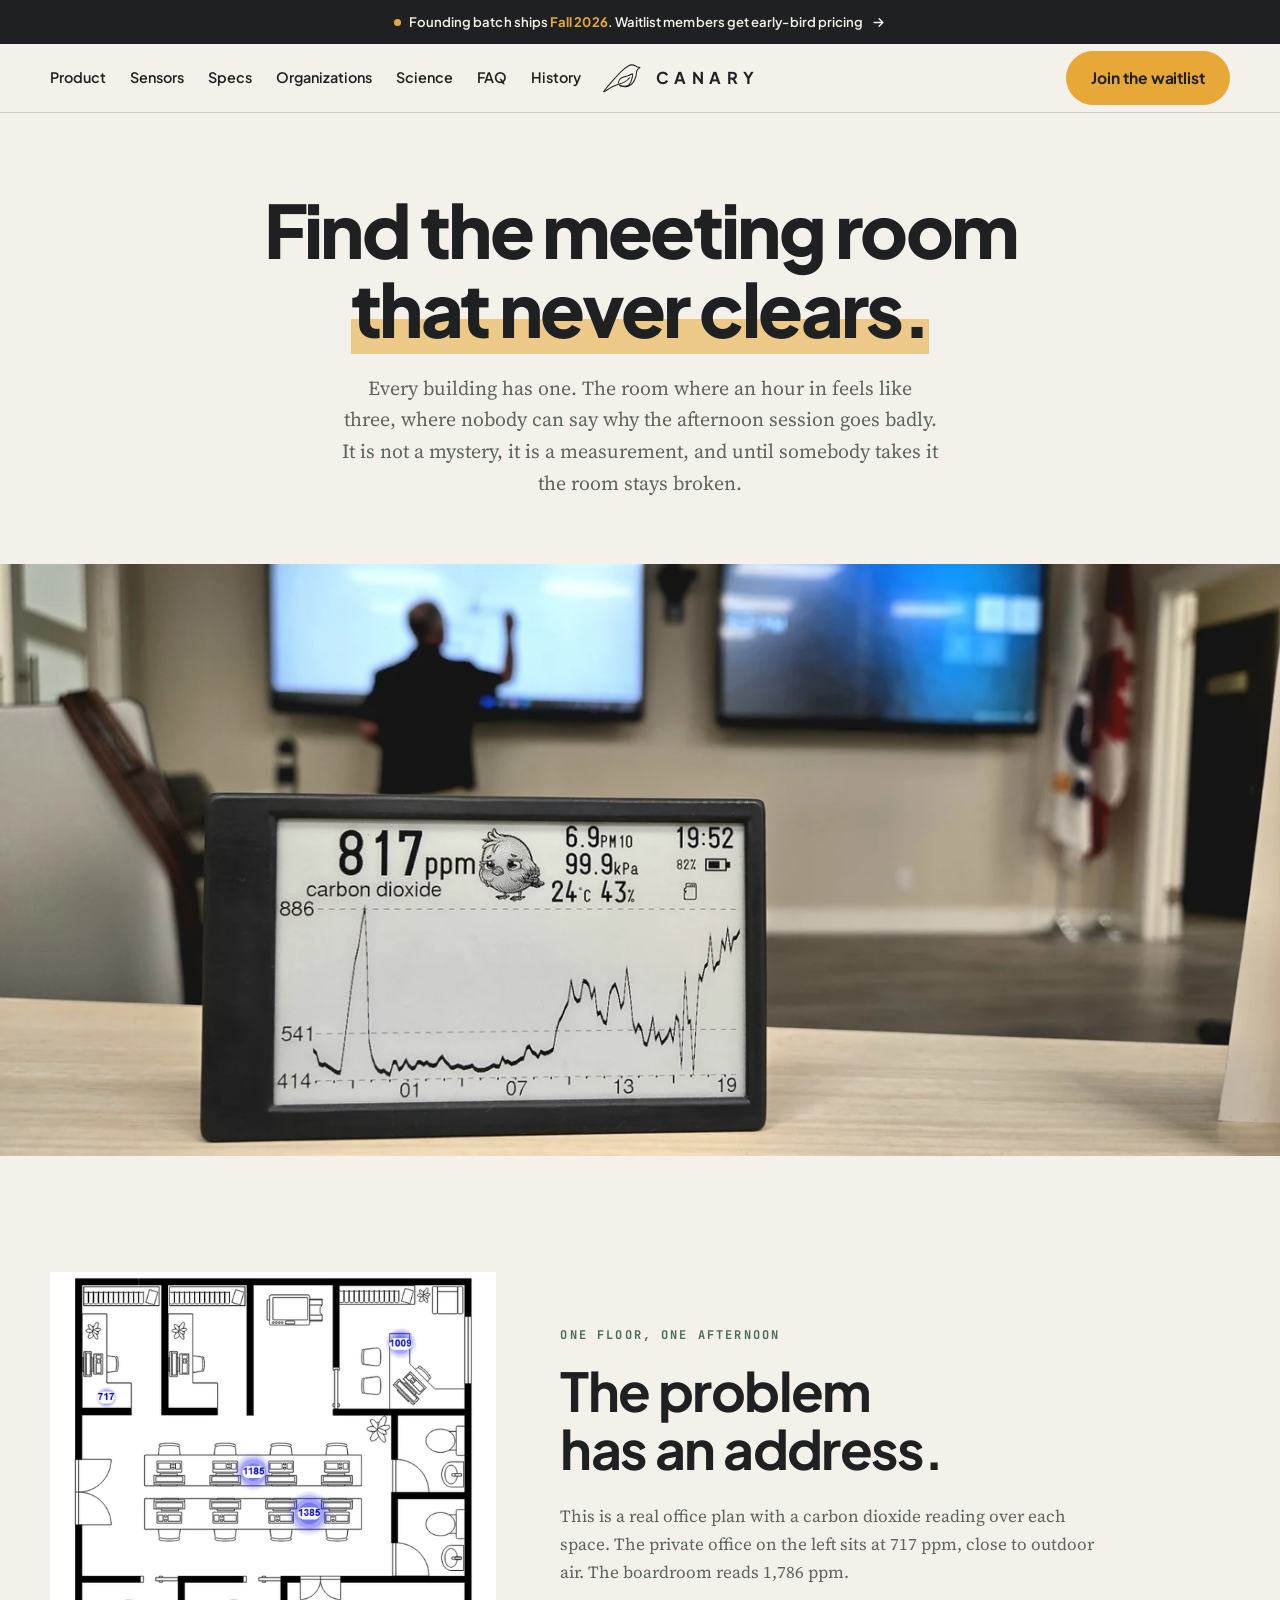
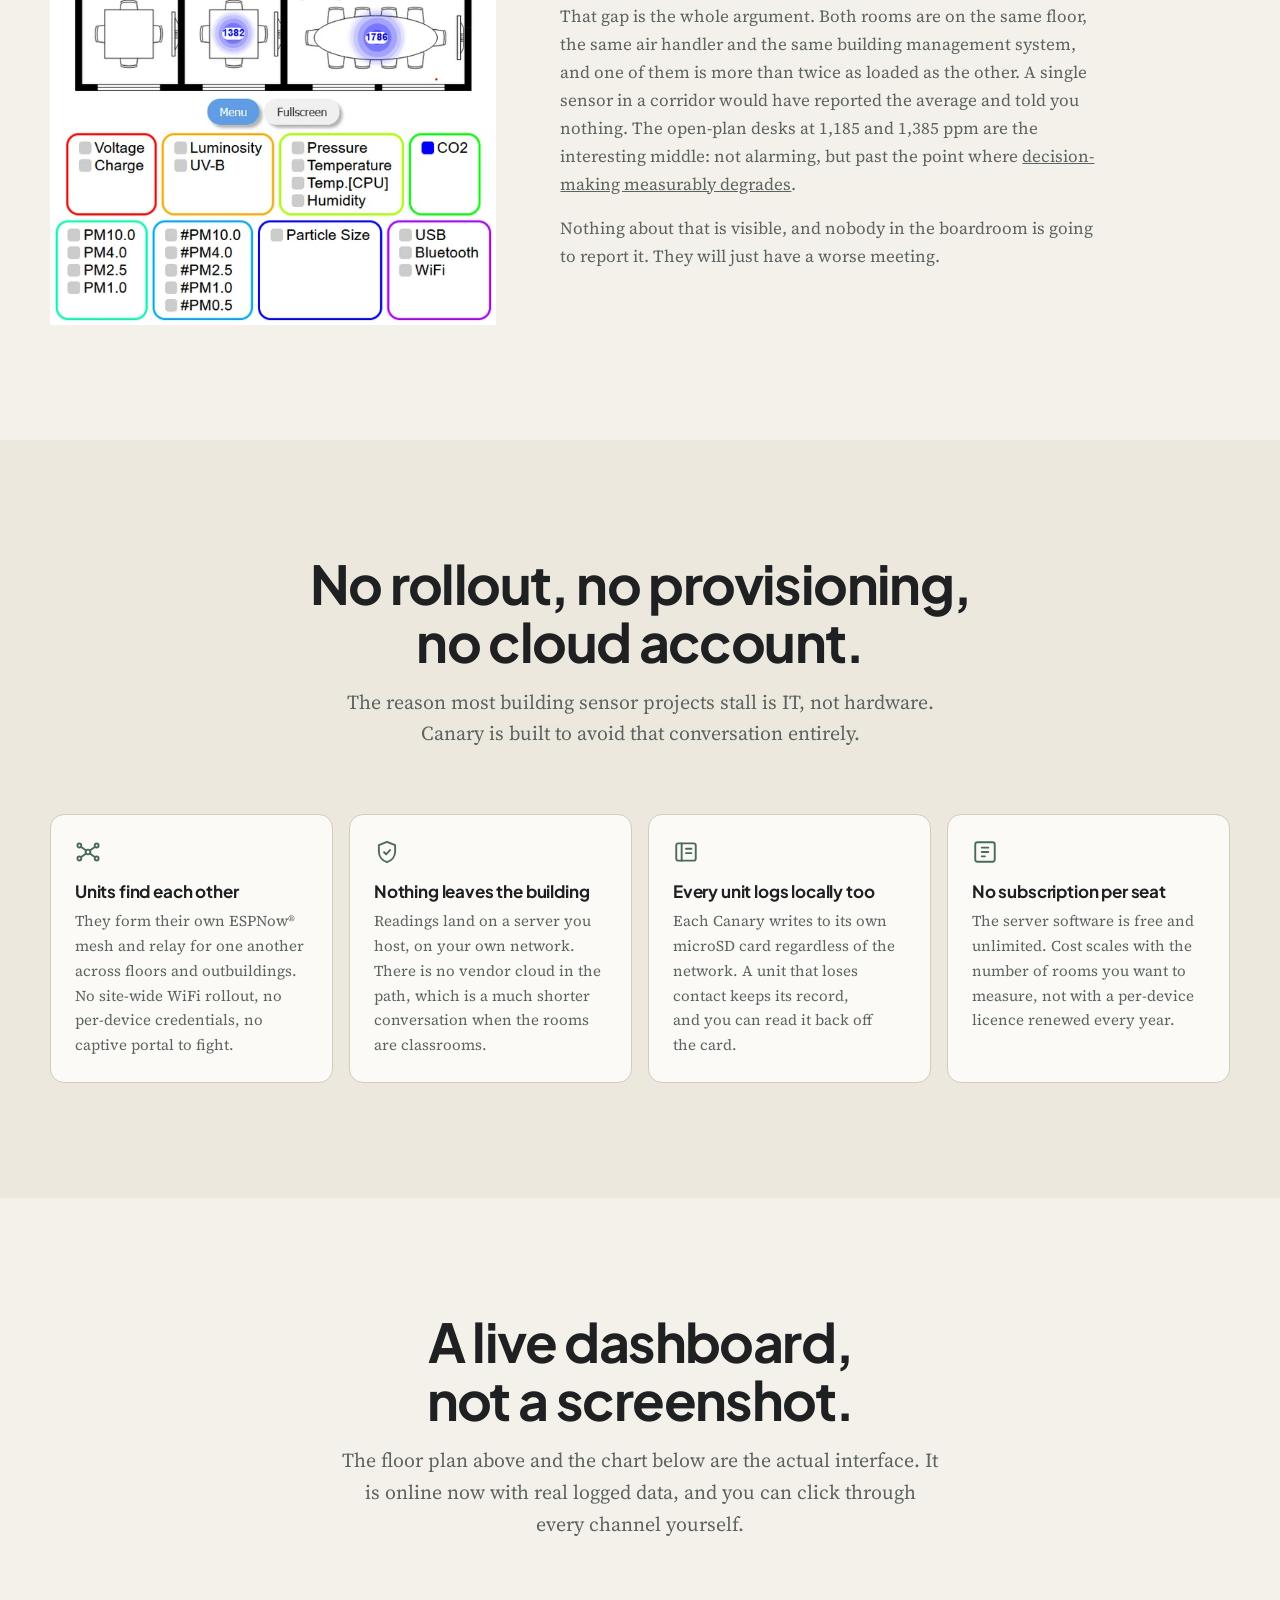
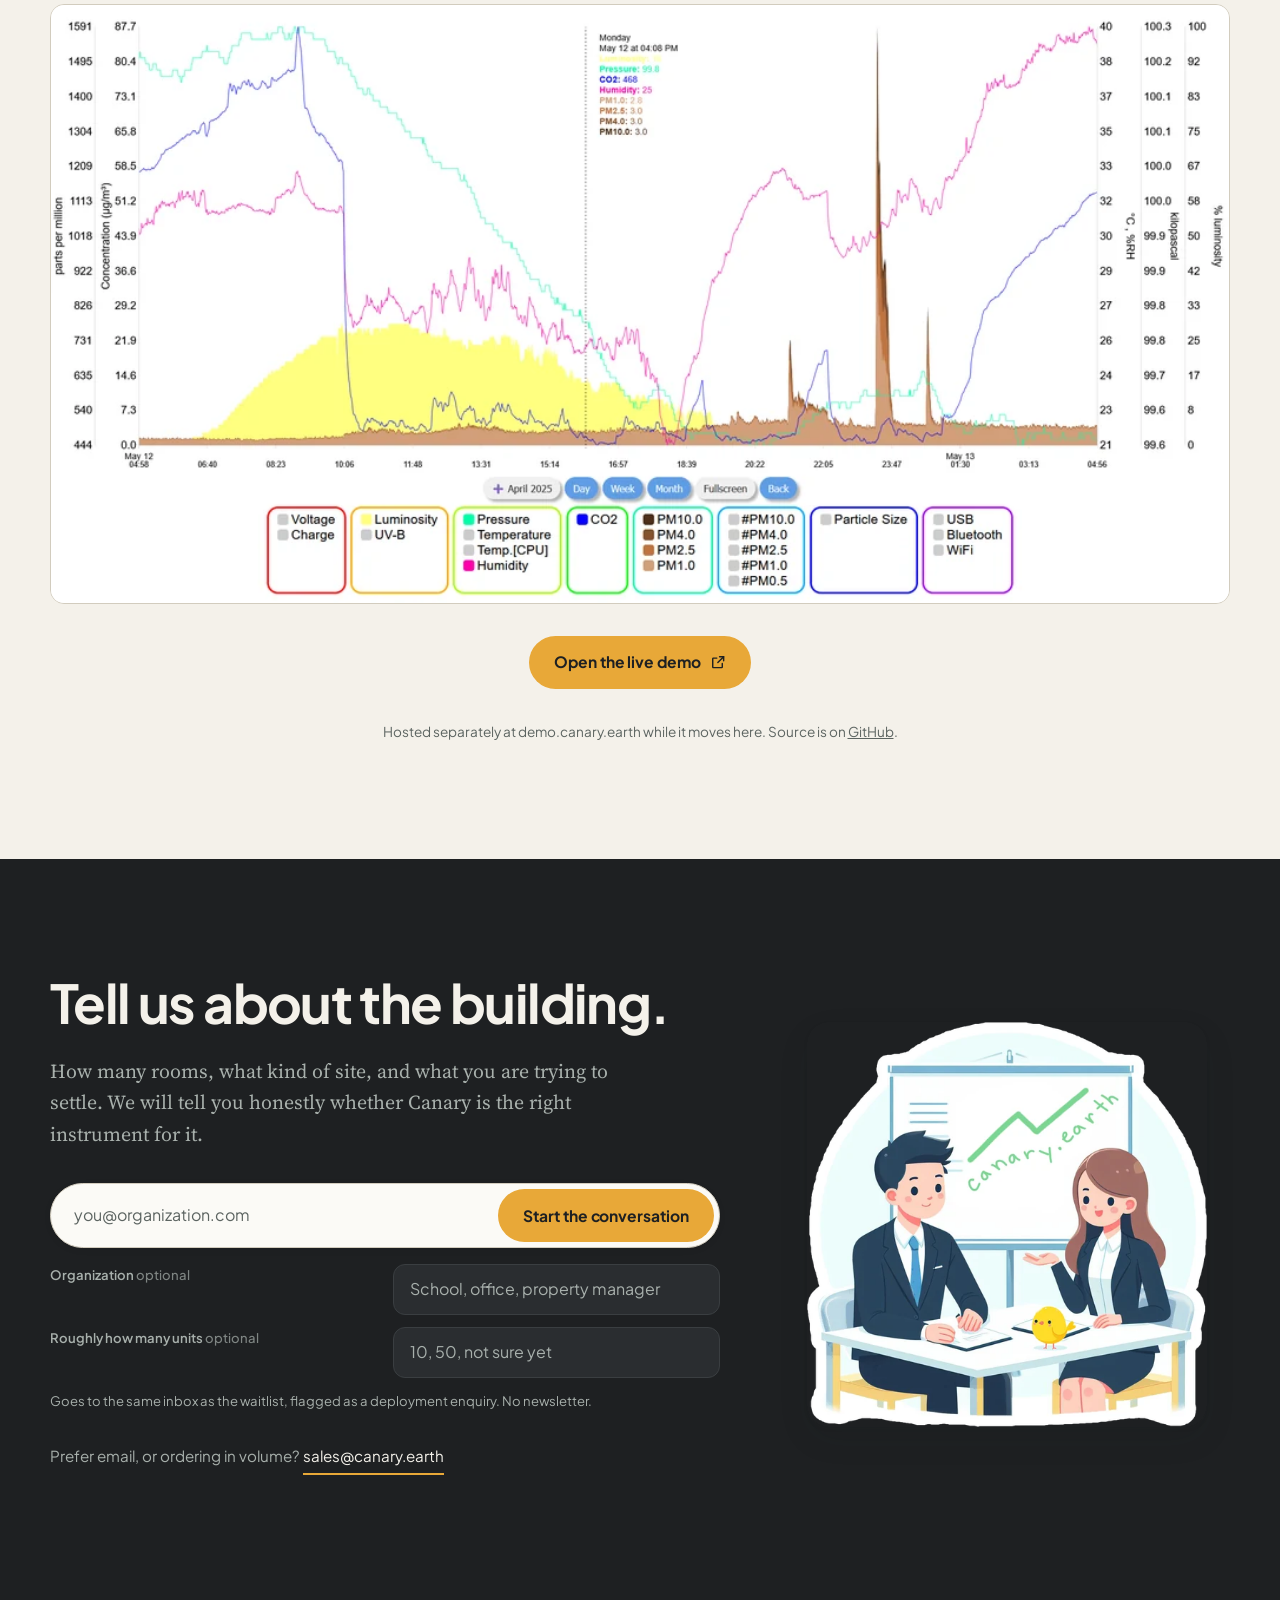
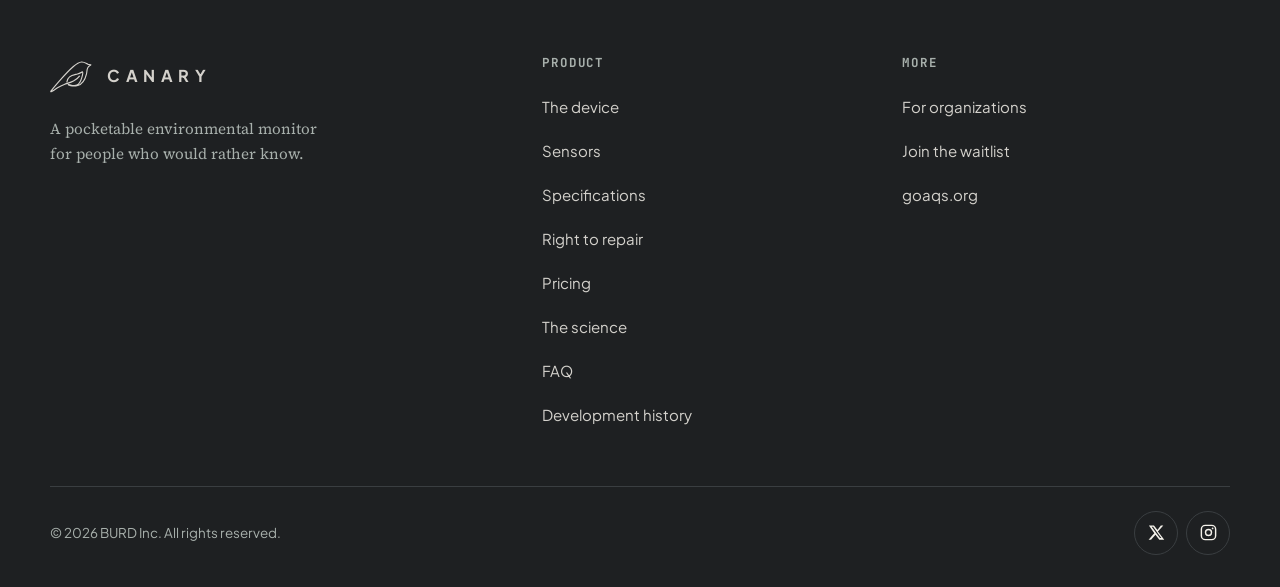
==== commit 8812aef1: "Add files via upload" ====
--- a/business.html
+++ b/business.html
@@ -5,7 +5,7 @@
 <meta name="viewport" content="width=device-width, initial-scale=1">
 <title>Canary for organizations</title>
 <meta name="description" content="Canary for offices, schools and facilities: a self-hosted mesh of air quality monitors with no per-device provisioning and nothing leaving your network. See the live floor plan demo, or talk to us about a deployment.">
-<meta name="theme-color" content="#F4F1EA">
+<meta name="theme-color" content="#EFF2EC">
 <meta property="og:title" content="Canary for organizations">
 <meta property="og:description" content="Find the meeting room that never clears. A self-hosted mesh of monitors for offices, schools and facilities.">
 <meta property="og:type" content="website">
@@ -24,7 +24,7 @@
 <a class="skip" href="#main">Skip to main content</a>
 
 <div class="announce">
-  <a href="index.html#waitlist">
+  <a href="index.html?from=business-bar#waitlist">
     <span class="announce-dot" aria-hidden="true"></span>
     <span>Founding batch ships <em>Fall 2026</em>. Waitlist members get early-bird pricing</span>
     <svg class="announce-arrow" width="15" height="15" viewBox="0 0 24 24" fill="none" stroke="currentColor" stroke-width="2.2" stroke-linecap="round" stroke-linejoin="round" aria-hidden="true"><path d="M5 12h14M13 6l6 6-6 6"/></svg>
@@ -55,7 +55,7 @@
     </a>
 
     <div class="nav-right">
-      <a class="btn nav-cta" href="index.html#waitlist">Join the waitlist</a>
+      <a class="btn nav-cta" href="index.html?from=business-header#waitlist"><span>Join<span class="nav-cta-more"> the waitlist</span></span></a>
     </div>
   </div>
 </header>
@@ -76,13 +76,12 @@
   <a href="science.html">Science</a>
   <a href="index.html#faq">FAQ</a>
   <a href="history.html">History</a>
-  <a class="btn" href="index.html#waitlist">Join the waitlist</a>
+  <a class="btn" href="index.html?from=business-menu#waitlist">Join the waitlist</a>
 </div>
 
 <main id="main">
 
 <section class="hero wrap" id="top" style="padding-bottom:0">
-  <p class="eyebrow">Canary for organizations</p>
   <h1>Find the meeting room<br><span class="stroke-gold">that never clears.</span></h1>
   <p class="lede">Every building has one. The room where an hour in feels like three, where nobody
     can say why the afternoon session goes badly. It is not a mystery, it is a measurement, and
@@ -131,7 +130,6 @@
 <section class="section band" id="deploy" aria-labelledby="deploy-h">
   <div class="wrap">
     <div class="section-head">
-      <p class="eyebrow">Deploying</p>
       <h2 id="deploy-h">No rollout, no provisioning, no cloud account.</h2>
       <p class="lede">The reason most building sensor projects stall is IT, not hardware. Canary is
         built to avoid that conversation entirely.</p>
@@ -170,7 +168,6 @@
 <section class="section" id="demo" aria-labelledby="demo-h">
   <div class="wrap">
     <div class="section-head">
-      <p class="eyebrow">See it running</p>
       <h2 id="demo-h">A live dashboard, not a screenshot.</h2>
       <p class="lede">The floor plan above and the chart below are the actual interface. It is
         online now with real logged data, and you can click through every channel yourself.</p>
@@ -203,7 +200,6 @@
           </picture>
       </div>
       <div class="sci-body">
-        <p class="eyebrow eyebrow--dark">Talk to us</p>
         <h2 id="contact-h">Tell us about the building.</h2>
         <p class="lede lede--dark">How many rooms, what kind of site, and what you are trying to
           settle. We will tell you honestly whether Canary is the right instrument for it.</p>
@@ -276,7 +272,7 @@
         <h3>More</h3>
         <ul>
           <li><a href="index.html#organizations">For organizations</a></li>
-          <li><a href="index.html#waitlist">Join the waitlist</a></li>
+          <li><a href="index.html?from=business-footer#waitlist">Join the waitlist</a></li>
           <li><a href="https://goaqs.org" rel="noopener">goaqs.org</a></li>
         </ul>
       </div>
--- a/assets/site.css
+++ b/assets/site.css
@@ -49,6 +49,10 @@
 }
 
 *,*::before,*::after{ box-sizing:border-box }
+/* The UA gives <figure> `margin: 1em 40px`. Rail cards are figures, so
+   that 40px each side ate the sliver of the next card that tells a reader
+   the row scrolls. Every figure on the site is a rail card, so zero it. */
+figure{ margin:0 }
 html{ -webkit-text-size-adjust:100%; scroll-behavior:smooth; scroll-padding-top:5.5rem }
 body{
   margin:0; background:var(--cream); color:var(--ink);
@@ -279,21 +283,51 @@
 
 /* --- spec strip ------------------------------------------------- */
 .specs{ border-block:1px solid var(--line); background:var(--paper) }
-.specs ul{
-  list-style:none; margin:0; padding:var(--s-5) 0;
-  display:grid; grid-template-columns:repeat(2,1fr); gap:var(--s-4) var(--s-3);
-}
-@media (min-width:640px){ .specs ul{ grid-template-columns:repeat(4,1fr) } }
-@media (min-width:1024px){ .specs ul{ grid-template-columns:repeat(7,1fr) } }
-.specs li{ text-align:center }
+/* One row at every width. When the seven items fit they sit centred and
+   still; when they would overflow, the row scrolls rather than wrapping and
+   the edges are masked so items fade out instead of being cut off. */
+.specs-viewport{ position:relative; overflow:hidden }
+.specs-viewport.is-marquee{
+  -webkit-mask-image:linear-gradient(to right, transparent, #000 3rem, #000 calc(100% - 3rem), transparent);
+          mask-image:linear-gradient(to right, transparent, #000 3rem, #000 calc(100% - 3rem), transparent);
+}
+.specs-track{
+  list-style:none; margin:0; padding:var(--s-3) 0;
+  display:flex; flex-wrap:nowrap; width:max-content;
+  gap:0;
+}
+/* the row fits: centre it and leave it alone */
+.specs-track.is-static{ width:100%; justify-content:center }
+.specs-track.is-running{
+  animation:marquee var(--marquee-duration, 40s) linear infinite;
+}
+/* a pointer over the strip, or keyboard focus inside it, holds it still */
+.specs-viewport:hover .specs-track.is-running,
+.specs-viewport:focus-within .specs-track.is-running{ animation-play-state:paused }
+@keyframes marquee{
+  from{ transform:translateX(0) }
+  to{ transform:translateX(calc(-1 * var(--marquee-distance, 0px))) }
+}
+.specs li{
+  text-align:center; flex:0 0 auto;
+  padding-inline:clamp(1.1rem, 3.4vw, 2.4rem);
+}
+/* a hairline between items so the row reads as a list, not a sentence */
+.specs li + li{ border-left:1px solid var(--line) }
+
+/* No animation: keep the fade as an overflow hint, scroll it by hand. */
+@media (prefers-reduced-motion: reduce){
+  .specs-viewport{ overflow-x:auto; scrollbar-width:thin }
+  .specs-track{ animation:none !important }
+}
 .specs b{
-  display:block; font-family:var(--font-mono); font-size:.95rem;
-  font-weight:700; letter-spacing:.02em;
+  display:block; font-family:var(--font-mono); font-size:.9rem;
+  font-weight:700; letter-spacing:.02em; line-height:1.2;
 }
 .specs span{
-  display:block; font-family:var(--font-display); font-size:.72rem;
+  display:block; font-family:var(--font-display); font-size:.7rem;
   font-weight:600; letter-spacing:.1em; text-transform:uppercase;
-  color:var(--muted); margin-top:.2rem;
+  color:var(--muted); line-height:1.2; margin-top:.15rem;
 }
 
 /* --- generic media + text split --------------------------------- */
@@ -341,7 +375,18 @@
 .carousel-nav button:hover:not([disabled]){ background:var(--ink); color:var(--cream) }
 .carousel-nav button[disabled]{ opacity:.3; cursor:not-allowed }
 .rail{
-  display:flex; gap:var(--s-4); overflow-x:auto; scroll-snap-type:x proximity;
+  display:flex; gap:var(--s-4); overflow-x:auto;
+  /* overflow-x:auto alone computes overflow-y to auto rather than visible, so
+     anything poking a fraction of a pixel past the box raises a vertical
+     scrollbar on what is meant to be a horizontal rail. Two things do that
+     here: .reveal parks cards at translateY(18px) until they are revealed and
+     a transform counts toward scrollable overflow (18px against 16px of
+     padding below leaves 2px), and the card heights are fractional (485.98px
+     in a 486px box), which rounds the same way. The lifestyle rail escaped it
+     only because its cards carry no .reveal. Pin the axis shut instead of
+     chasing the arithmetic: nothing in a rail should ever scroll upward. */
+  overflow-y:hidden;
+  scroll-snap-type:x proximity;
   scroll-behavior:smooth; padding-bottom:var(--s-4);
   align-items:stretch;
   scrollbar-width:thin; scrollbar-color:var(--line) transparent;
@@ -457,15 +502,155 @@
   .js .rd-count{ display:block }
 }
 
+/* --- annotated 3D model (index.html) ----------------------------- */
+/* Labels hold still off to the sides and a leader line tracks the point on
+   the device, rather than the label riding the point around the screen. The
+   anchors themselves draw nothing: model-viewer positions them, site.js reads
+   where they landed, and the SVG below draws the line. A label and its line
+   fade together the moment its part rotates behind the device, which
+   model-viewer signals by dropping the data-visible attribute. */
+.model-stage{
+  position:relative; max-width:62rem; margin:0 auto var(--s-7);
+  aspect-ratio:16/9;
+}
+/* The viewer fills the stage. It does not need to be inset to protect page
+   scrolling, because touch-action="pan-y" already lets a vertical swipe
+   through to the page; only a sideways drag turns the device. Filling the
+   stage is what lets the render be as large as it is.
+
+   The shadow is a CSS drop-shadow rather than model-viewer's own ground
+   shadow. model-viewer casts onto a horizontal plane at the foot of the
+   model, which is a floor the reader is looking across; drop-shadow works
+   off the rendered alpha silhouette and lands on the page itself, so the
+   page becomes the surface and the device reads as floating just above it.
+   Because it is computed from the silhouette, it follows the model through
+   every rotation for free. */
+.model-stage model-viewer{
+  position:absolute; inset:0; width:100%; height:100%;
+  background:transparent; --poster-color:transparent;
+  filter:drop-shadow(100px 80px 20px rgb(30 32 34 / .26));
+}
+@media (max-width:700px){
+  /* a phone is held below the eye, so the light reads as higher up */
+  .model-stage model-viewer{ filter:drop-shadow(60px 46px 17px rgb(30 32 34 / .28)) } */
+}
+@media (prefers-reduced-motion: reduce){
+  .model-stage model-viewer{ filter:none }
+}
+.mv-anchor{
+  width:0; height:0; padding:0; margin:0; border:0;
+  background:none; pointer-events:none;
+}
+.model-lines{
+  position:absolute; inset:0; width:100%; height:100%;
+  pointer-events:none; overflow:visible;
+}
+.model-lines line{
+  stroke:var(--line); stroke-width:1; opacity:0;
+  transition:opacity 260ms var(--ease);
+}
+.model-lines line.is-on{ opacity:1 }
+.model-labels{ list-style:none; margin:0; padding:0 }
+.model-label{
+  position:absolute; top:var(--ly); transform:translateY(-50%);
+  max-width:22%; font-family:var(--font-display); font-weight:600;
+  font-size:clamp(.82rem, 1.7vw, .98rem); line-height:1.3;
+  letter-spacing:.01em; color:var(--ink);
+  opacity:0; transition:opacity 260ms var(--ease); pointer-events:none;
+}
+.model-label.is-on{ opacity:1 }
+.model-label--left{  left:0;  text-align:right }
+.model-label--right{ right:0; text-align:left }
+/* Resting slots. These live here rather than inline on the elements so the
+   mobile block below can move them; an inline style would outrank it. */
+/* These two sit on the back of the device, so they only ever appear in a
+   rotated view where left and right are mirrored. Their sides are assigned
+   for that view, not for the front, which is what stops the leader lines
+   crossing over each other. */
+.model-label[data-for="hotspot-9"]{  --ly:17% }   /* UV-B,    right */
+.model-label[data-for="hotspot-1"]{  --ly:38% }   /* screen,  right */
+.model-label[data-for="hotspot-6"]{  --ly:60% }   /* inlet,   right */
+.model-label[data-for="hotspot-4"]{  --ly:78% }   /* reset,   right */
+.model-label[data-for="hotspot-10"]{ --ly:15% }   /* touch,   left  */
+.model-label[data-for="hotspot-8"]{  --ly:60% }   /* USB-C,   left  */
+.model-label[data-for="hotspot-3"]{  --ly:80% }   /* microSD, left  */
+/* nothing shows until the component has upgraded and the model has loaded */
+.model-stage:not(.is-ready) .model-label,
+.model-stage:not(.is-ready) .model-lines{ opacity:0 }
+/* Readers were missing that the model turns at all, so the hint is a good
+   deal louder than a caption: a pointer that mimes the gesture, over larger
+   text. It stays until the model is actually rotated, not merely tapped. */
+.model-hint{
+  position:absolute; left:50%; bottom:0; transform:translateX(-50%);
+  margin:0; display:flex; flex-direction:column; align-items:center;
+  gap:.45rem; font-family:var(--font-mono); font-size:.82rem;
+  letter-spacing:.13em; text-transform:uppercase; color:var(--muted);
+  opacity:0; transition:opacity 400ms var(--ease); pointer-events:none;
+}
+.model-hint-icon{ width:34px; height:34px; color:var(--ink); flex:none }
+/* the halo only shows while the finger is down, so it reads as contact
+   rather than as part of the hand */
+.model-hint-tap{ opacity:0 }
+.model-stage.is-ready .model-hint{ opacity:1 }
+.model-stage.is-touched .model-hint{ opacity:0 }
+/* press, carry right, carry left, release, pause */
+@keyframes hint-drag{
+   0%,  8%{ transform:translateX(0)     scale(1)    }
+  14%    { transform:translateX(0)     scale(.88)  }
+  36%    { transform:translateX(17px)  scale(.88)  }
+  60%    { transform:translateX(-17px) scale(.88)  }
+  74%    { transform:translateX(0)     scale(.88)  }
+  80%,100%{ transform:translateX(0)    scale(1)    }
+}
+/* keyed to hint-drag: on as the finger presses, off as it lifts */
+@keyframes hint-tap{
+   0%, 10%{ opacity:0 }
+  16%, 72%{ opacity:1 }
+  80%, 100%{ opacity:0 }
+}
+.model-stage.is-ready .model-hint-icon{
+  animation:hint-drag 3.4s var(--ease) infinite;
+}
+.model-stage.is-ready .model-hint-tap{
+  animation:hint-tap 3.4s var(--ease) infinite;
+}
+@media (prefers-reduced-motion: reduce){
+  .model-stage.is-ready .model-hint-icon{ animation:none }
+  /* nothing is moving, so the halo just stands for "this is touchable" */
+  .model-stage.is-ready .model-hint-tap{ animation:none; opacity:1 }
+}
+
+@media (max-width:700px){
+  /* taller than it is wide, so the labels have vertical room to separate,
+     and a deep inert band top and bottom so a thumb there scrolls the page.
+     Full-bleed out of .wrap, because on a phone the 20px of page gutter is
+     width the render cannot spare. */
+  .model-stage{
+    aspect-ratio:4/5;
+    width:100vw; margin-inline:calc(50% - 50vw);
+  }
+  .model-label{ max-width:34%; font-size:.78rem }
+  .model-label--left{  left:var(--s-3) }
+  .model-label--right{ right:var(--s-3) }
+  /* On a phone the labels move out of the device's own horizontal band and
+     sit above and below it instead. Beside it, they capped how large the
+     render could be: every extra pixel of device was a pixel taken off a
+     label. The device occupies roughly 35% to 66% of the stage vertically at
+     this radius, so these slots clear it with room to spare and the render is
+     free to be as wide as the stage. */
+  .model-label[data-for="hotspot-9"]{  --ly:7%  }  /* UV-B,    right */
+  .model-label[data-for="hotspot-1"]{  --ly:20% }  /* screen,  right */
+  .model-label[data-for="hotspot-6"]{  --ly:80% }  /* inlet,   right */
+  .model-label[data-for="hotspot-4"]{  --ly:93% }  /* reset,   right */
+  .model-label[data-for="hotspot-10"]{ --ly:7%  }  /* touch,   left  */
+  .model-label[data-for="hotspot-8"]{  --ly:80% }  /* USB-C,   left  */
+  .model-label[data-for="hotspot-3"]{  --ly:93% }  /* microSD, left  */
+}
+
 /* --- spec table ------------------------------------------------- */
 .spec-cols{ display:grid; gap:0 }
 @media (min-width:860px){ .spec-cols{ grid-template-columns:repeat(2,1fr); gap:0 var(--s-8) } }
 .spec-group dl{ margin:0; padding:0 var(--s-2) var(--s-5) }
-/* keeps the mobile default from flashing open before the script runs;
-   removed the moment JS marks the group ready */
-@media (max-width:859px){
-  .js [data-spec-groups]:not([data-ready]) details:not([data-open-mobile]) > :not(summary){ display:none }
-}
 .spec-group dl > div{
   display:flex; gap:var(--s-5); justify-content:space-between; align-items:baseline;
   padding:.6rem 0; border-bottom:1px solid var(--line);
@@ -506,14 +691,6 @@
 
 /* --- enterprise ------------------------------------------------- */
 .dark .split-media img{ box-shadow:0 30px 70px rgb(0 0 0 / .45) }
-.ent-stat{
-  display:grid; grid-template-columns:repeat(auto-fit,minmax(150px,1fr));
-  gap:var(--s-5); margin-top:var(--s-7);
-  border-top:1px solid var(--line-dark); padding-top:var(--s-6);
-}
-.ent-stat b{ font-family:var(--font-mono); font-size:1.55rem; display:block; color:var(--gold) }
-.ent-stat span{ font-family:var(--font-display); font-size:.85rem; color:var(--muted-dark); display:block; margin-top:.2rem }
-
 /* --- pricing ---------------------------------------------------- */
 .price-card{
   max-width:38rem; margin-inline:auto; background:var(--paper);
@@ -643,13 +820,21 @@
 }
 .tl-item{ position:relative; padding-left:2.5rem; padding-bottom:clamp(var(--s-7),6vw,var(--s-9)) }
 .tl-item:last-child{ padding-bottom:0 }
-.tl-item::before{
-  content:""; position:absolute; left:-1px; top:.45rem;
+/* The dot marks the middle of the photo, so it hangs off .tl-media, whose box
+   is exactly the image. Anchoring it to .tl-item instead needs a magic number
+   on mobile (the image height scales with the viewport, so one number is right
+   at exactly one width) and lands low on desktop, because top:50% there
+   resolves against the padding box, which includes the gap to the next entry.
+   top:50% of .tl-media is the image midpoint at every width and any aspect
+   ratio. Only the horizontal offset changes per breakpoint. */
+.tl-media{ margin-top:var(--s-5); position:relative }
+.tl-media::before{
+  content:""; position:absolute; top:50%; margin-top:-10px;
+  left:calc(-2.5rem - 1px);        /* back out over .tl-item's padding-left */
   width:14px; height:14px; border-radius:50%;
   background:var(--gold); border:3px solid var(--cream); box-sizing:content-box;
 }
-.band .tl-item::before{ border-color:var(--cream-2) }
-.tl-media{ margin-top:var(--s-5) }
+.band .tl-media::before{ border-color:var(--cream-2) }
 .tl-media img{
   width:100%; border-radius:var(--radius-lg); box-shadow:var(--shadow-md);
   aspect-ratio:3/2; object-fit:cover; background:var(--cream-2);
@@ -678,8 +863,11 @@
     display:grid; grid-template-columns:1fr 1fr; align-items:center;
     column-gap:var(--s-8); padding-left:0;
   }
-  .tl-item::before{ left:50%; top:50%; margin:-7px 0 0 -10px }
   .tl-media{ margin-top:0 }
+  /* the spine sits at the centre of the item, which is half a column-gap
+     away from whichever edge of the photo faces it */
+  .tl-item:nth-child(odd)  .tl-media::before{ left:calc(100% + var(--s-8) / 2 - 10px) }
+  .tl-item:nth-child(even) .tl-media::before{ left:calc(var(--s-8) / -2 - 10px) }
   /* alternate: odd entries put the photo on the left, even on the right */
   .tl-item:nth-child(even) .tl-media{ grid-column:2; grid-row:1 }
   .tl-item:nth-child(even) .tl-body{ grid-column:1; grid-row:1; text-align:right }
@@ -711,6 +899,9 @@
 .sci-fig--art{ border-radius:var(--radius-lg); box-shadow:var(--shadow-md) }
 .sci-body > p + p{ margin-top:var(--s-4) }
 .sci-body > p:not(.eyebrow):not(.sci-dl){ color:var(--muted); max-width:60ch }
+/* the same split is reused on the dark business section, where the
+   light-mode muted grey drops to 2.69:1 */
+.dark .sci-body > p:not(.eyebrow):not(.sci-dl){ color:var(--muted-dark) }
 .sci-body h2{ margin-bottom:var(--s-5) }
 .sci-dl{ margin-top:var(--s-6) }
 .sci-dl .btn{ flex-wrap:wrap; text-align:left; height:auto; padding-block:.85rem }
@@ -722,3 +913,79 @@
 .sci-note h2{ font-size:clamp(1.4rem,2.6vw,1.9rem); margin-bottom:var(--s-4) }
 .sci-note p{ color:var(--muted) }
 .sci-note p + p{ margin-top:var(--s-4) }
+
+/* --- business page ----------------------------------------------- */
+.sci-fig-wrap--wide picture{ max-width:520px }
+.biz-chart{ width:100%; border-radius:var(--radius); border:1px solid var(--line); background:#fff }
+.biz-extra{
+  display:grid; gap:var(--s-2); margin-top:var(--s-4);
+  grid-template-columns:1fr;
+}
+@media (min-width:640px){ .biz-extra{ grid-template-columns:1fr 1fr; gap:var(--s-3) var(--s-4) } }
+.biz-extra label{
+  font-family:var(--font-display); font-size:.82rem; font-weight:600;
+  color:var(--muted-dark); display:block;
+}
+.biz-extra label span{ opacity:.7; font-weight:500 }
+.biz-extra input{
+  width:100%; min-height:48px; padding:.7rem 1rem;
+  border:1.5px solid var(--line-dark); border-radius:12px;
+  background:var(--ink-2); color:var(--cream);
+  font-family:var(--font-display); font-size:1rem;
+  transition:border-color var(--dur) var(--ease);
+}
+.biz-extra input::placeholder{ color:var(--muted-dark); opacity:1 }
+.biz-extra input:focus{ border-color:var(--gold) }
+.biz-mail{
+  margin-top:var(--s-6); font-family:var(--font-display); font-size:.95rem;
+  color:var(--muted-dark);
+}
+.biz-mail a, .biz-mail [data-mail]{
+  color:var(--cream); text-decoration:none;
+  border-bottom:2px solid var(--gold); padding-bottom:2px;
+  display:inline-block; min-height:32px;
+}
+.biz-mail a:hover{ border-bottom-color:var(--cream) }
+
+/* --- deploy grid (business.html) ---------------------------------
+   This replaced a class called .also whose rules were deleted along with
+   the section that used to carry them. Unstyled, the icons had no width
+   and filled their cards.                                            */
+.deploy-grid{
+  display:grid; gap:var(--s-4);
+  grid-template-columns:repeat(auto-fit,minmax(240px,1fr));
+}
+.deploy-grid > div{
+  background:var(--paper); border:1px solid var(--line);
+  border-radius:var(--radius); padding:var(--s-5);
+}
+.deploy-grid .ico{
+  width:26px; height:26px; flex:none;
+  color:var(--sage); margin-bottom:var(--s-3);
+}
+.deploy-grid b{
+  font-family:var(--font-display); font-weight:700;
+  display:block; letter-spacing:-.01em;
+}
+.deploy-grid p{ color:var(--muted); font-size:.94rem; margin-top:.25rem }
+
+/* --- "what each measurement tells you" rail (index.html) ---------- */
+/* Same rail mechanics as the testimonials, so one carousel behaviour covers
+   both: scroll-snap, keyboard scrolling, prev/next that disable at the ends. */
+.why-card{
+  background:var(--paper); border:1px solid var(--line);
+  border-left:3px solid var(--gold);
+  border-radius:var(--radius-lg); padding:var(--s-6);
+  display:flex; flex-direction:column; gap:var(--s-3);
+  flex:0 0 82%; max-width:420px; scroll-snap-align:start;
+}
+@media (min-width:700px){  .why-card{ flex-basis:46% } }
+@media (min-width:1050px){ .why-card{ flex-basis:31% } }
+.why-card .sensor-tag{ margin-bottom:0 }
+.why-card h3{ font-size:1.12rem; line-height:1.25 }
+.why-card p{ color:var(--muted); font-size:.97rem; margin:0 }
+.why-note{
+  max-width:54rem; margin:clamp(var(--s-6),4vw,var(--s-7)) auto 0;
+  text-align:center; color:var(--muted); font-size:.98rem;
+}
+
